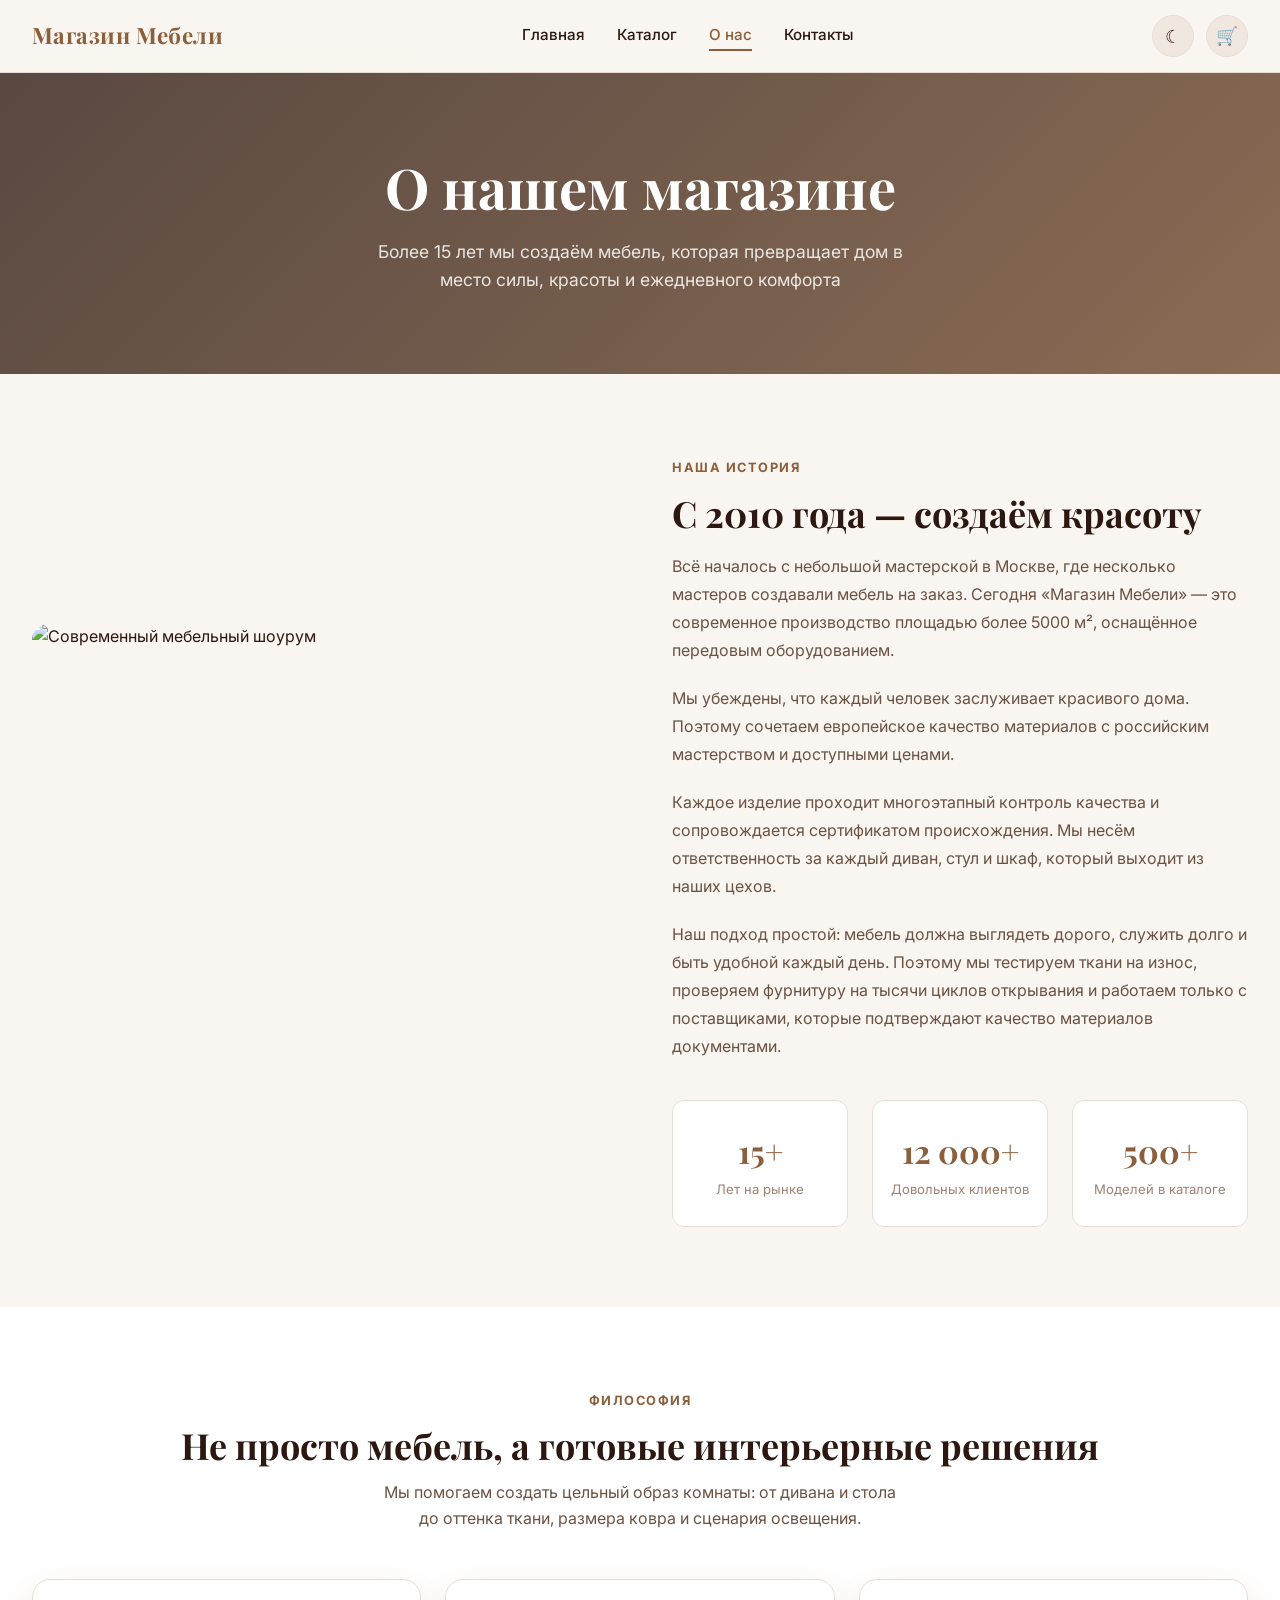
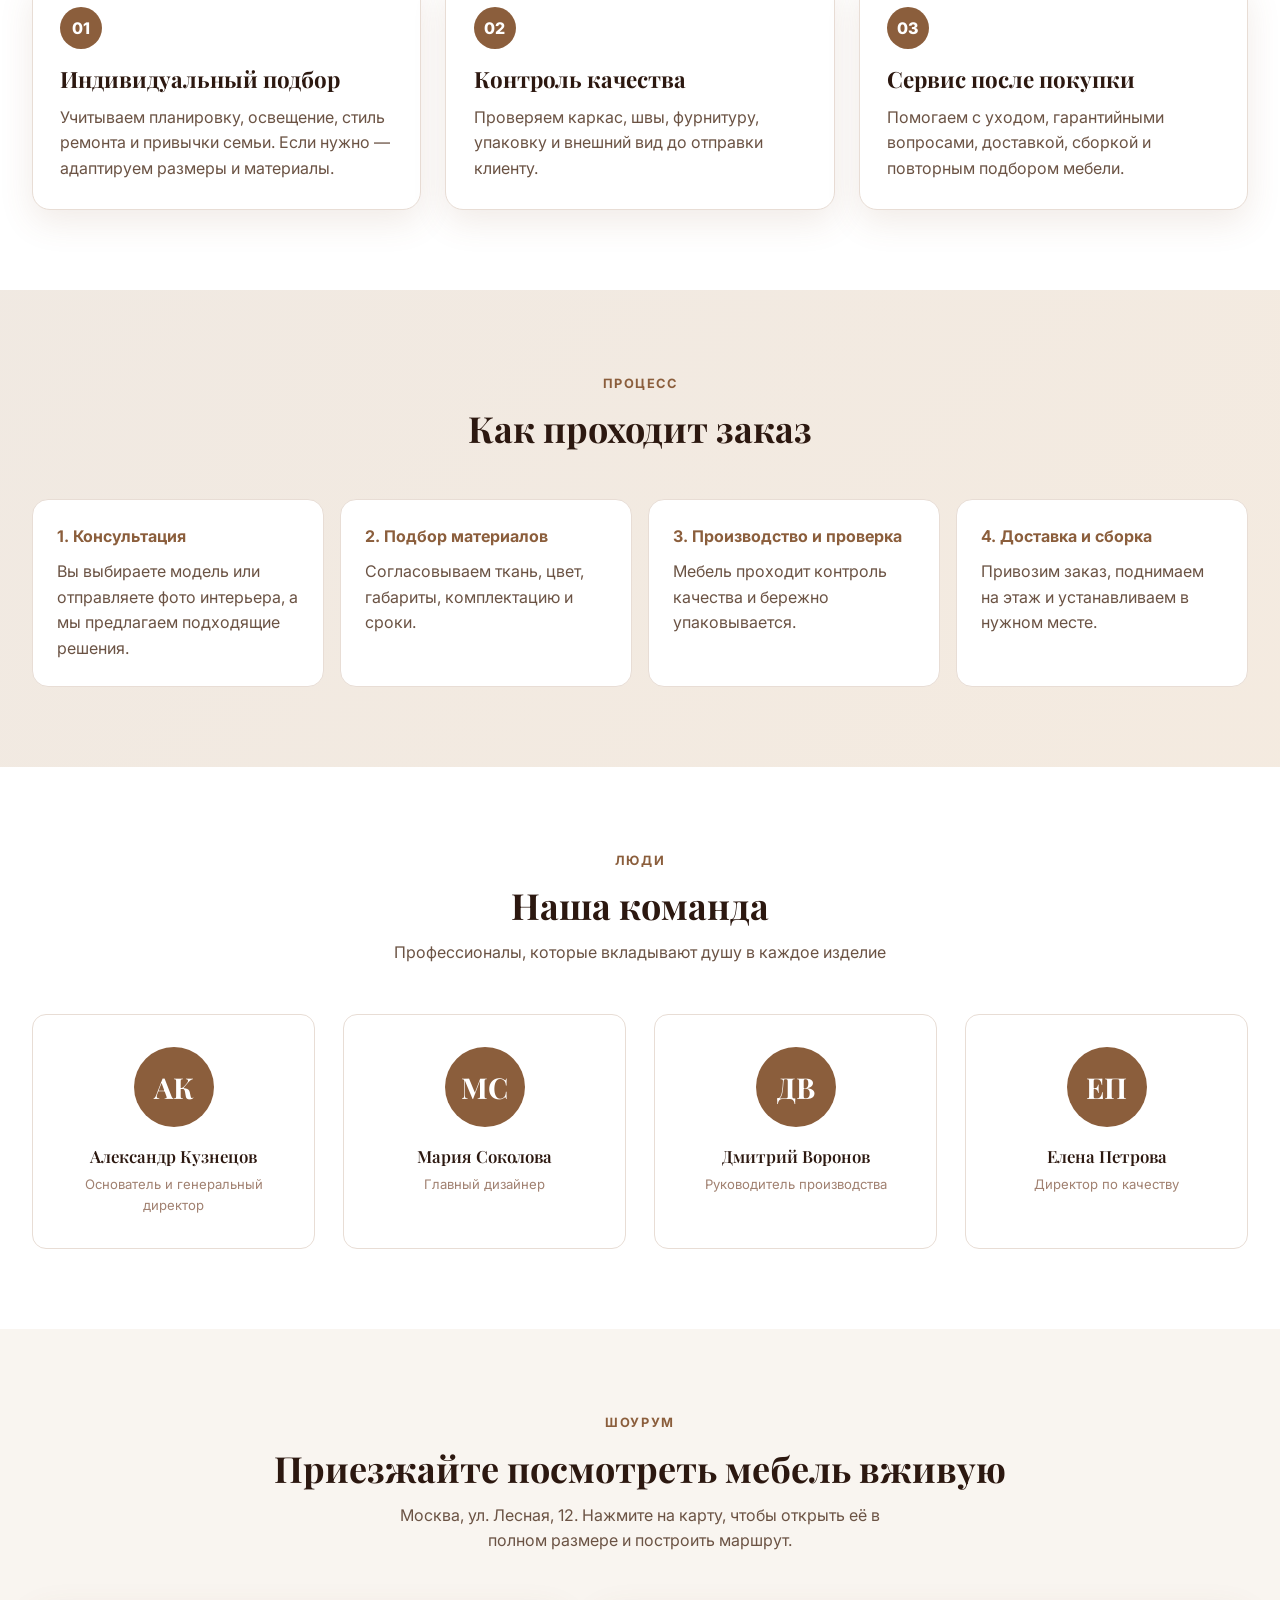
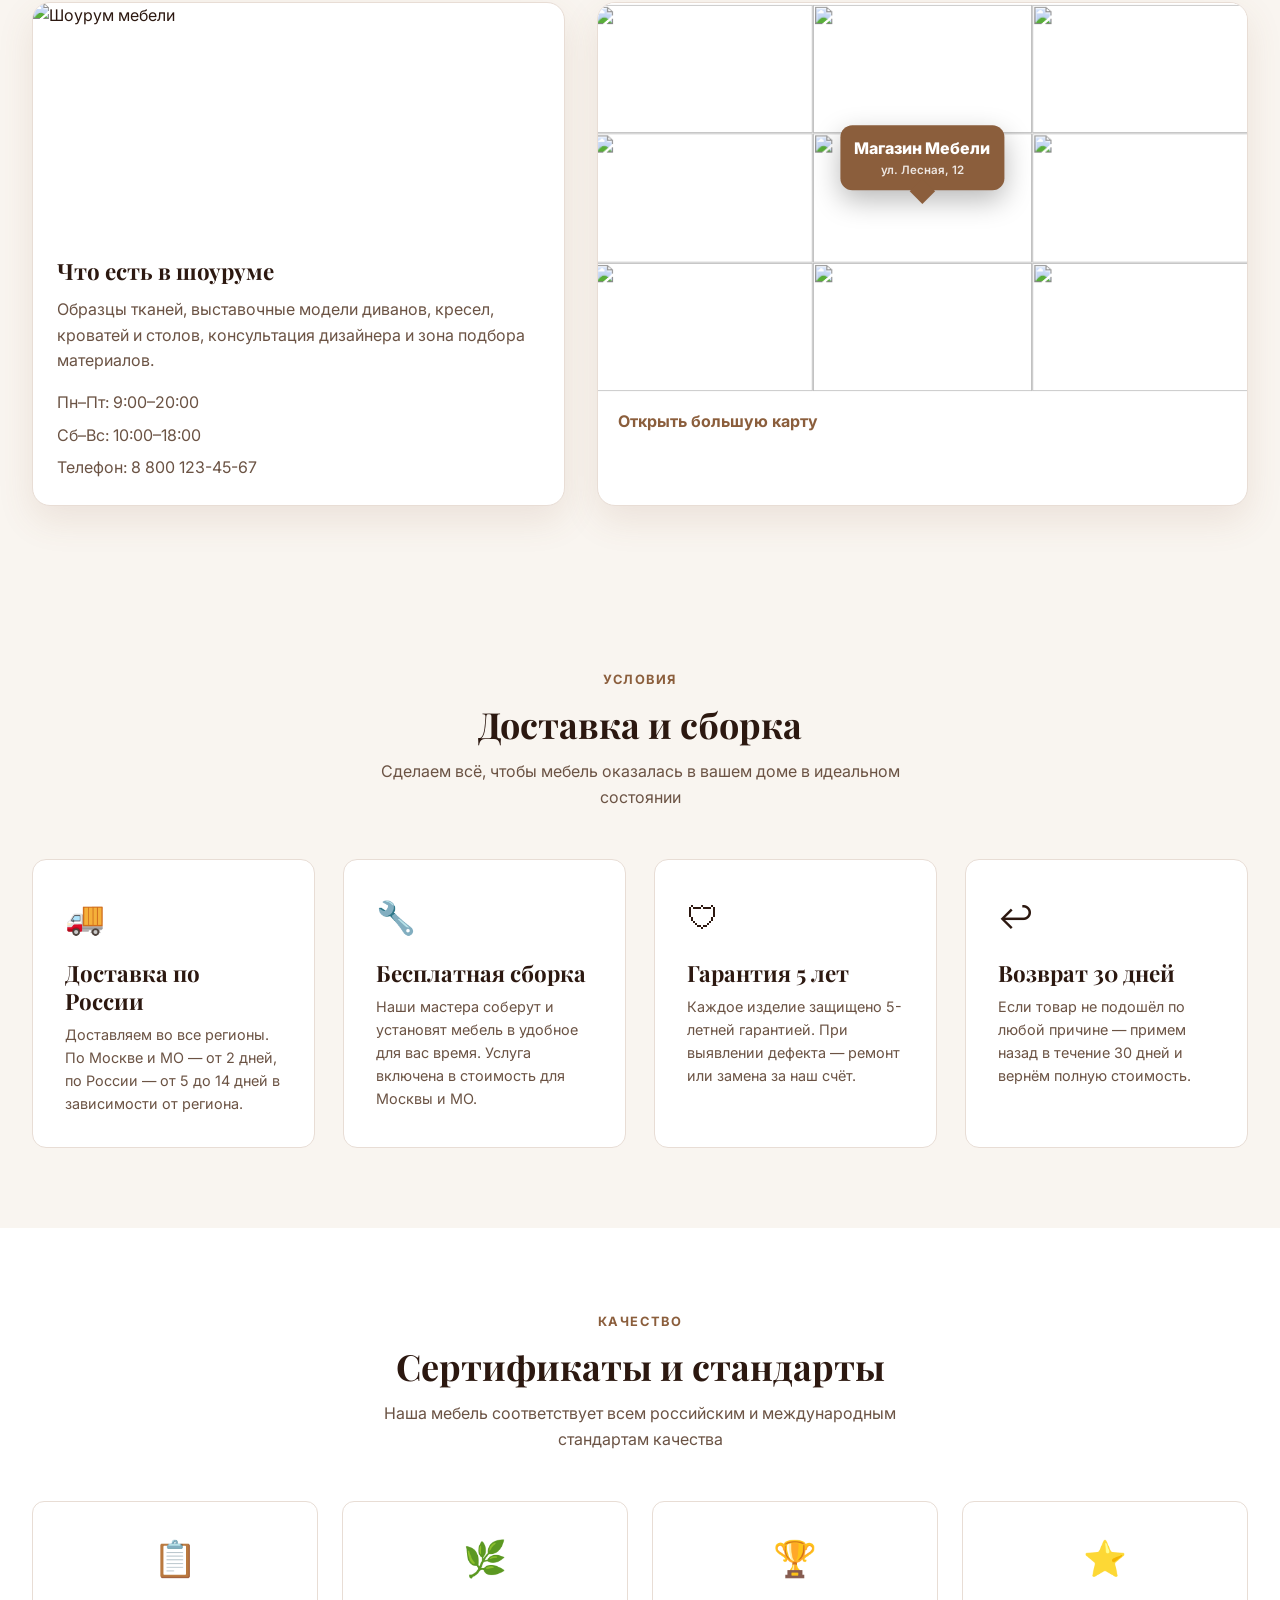
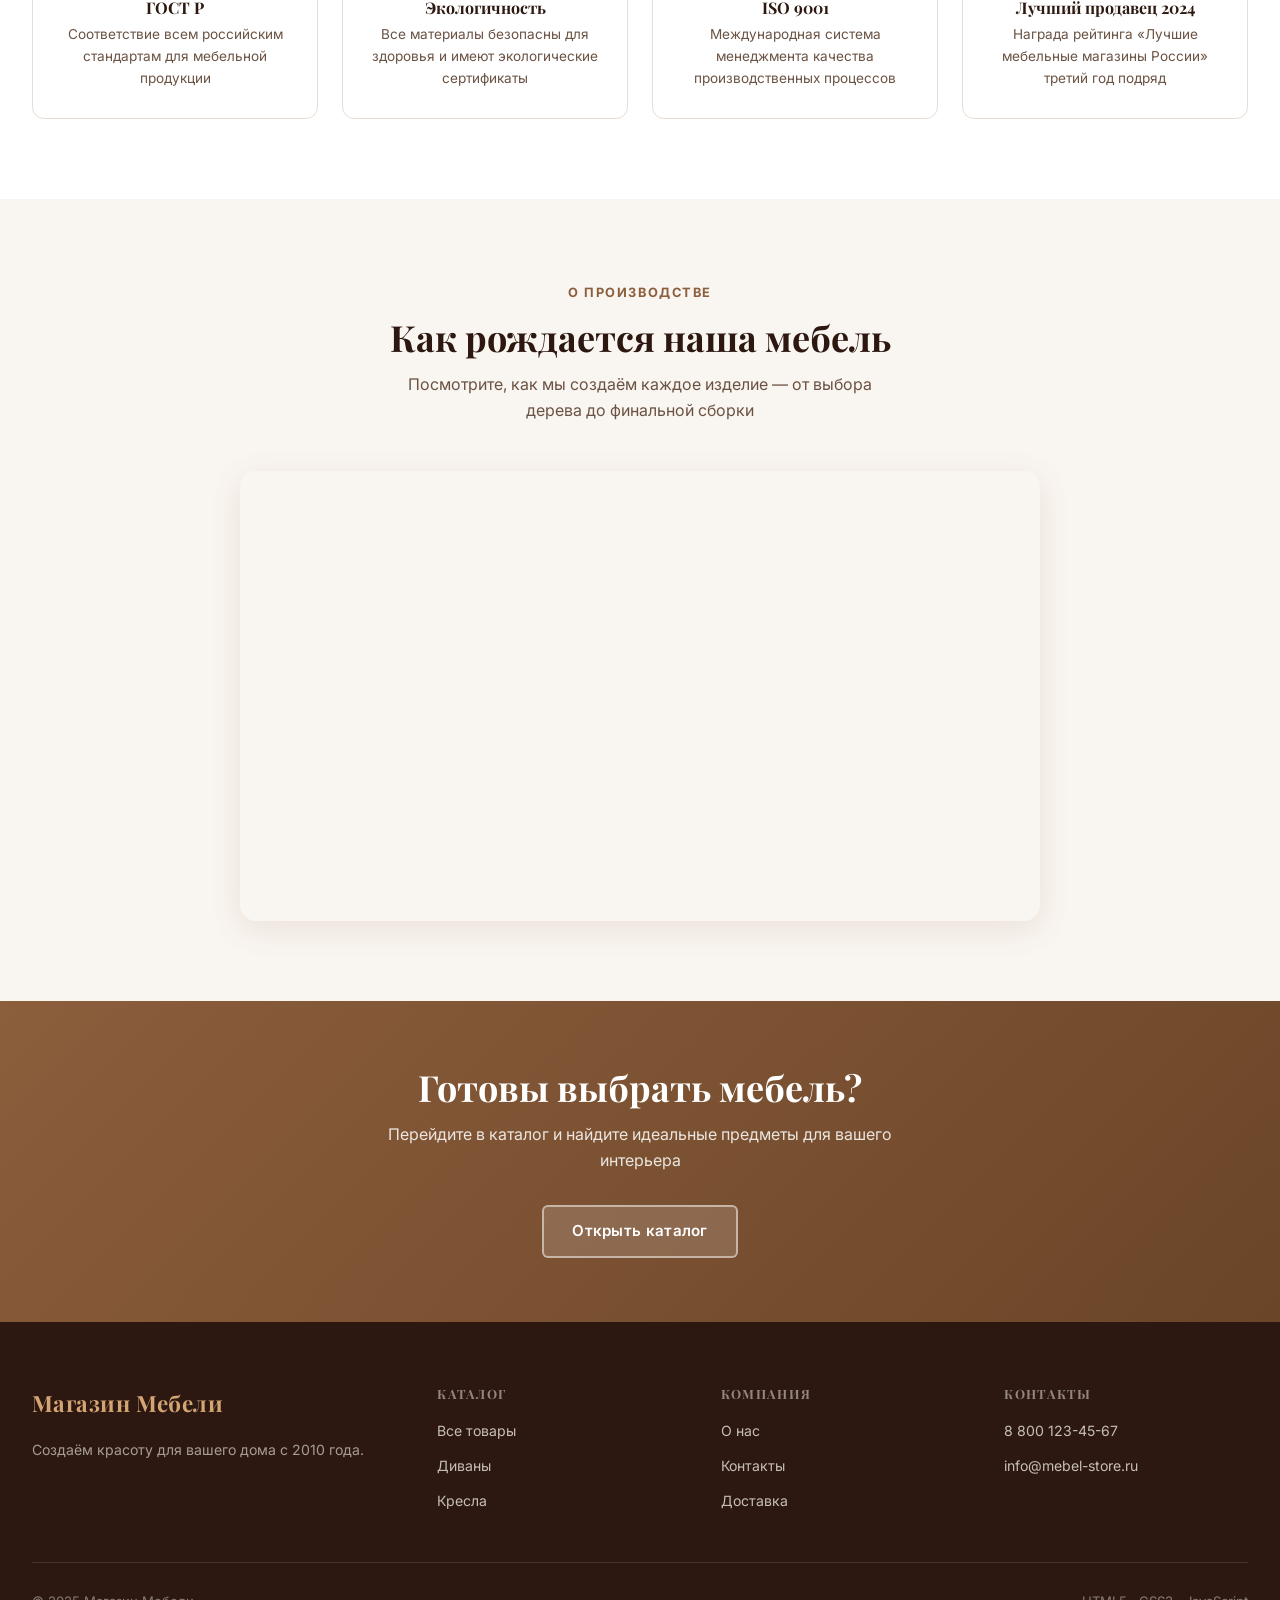
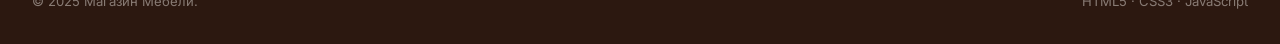
==== about.html @ 133a9248 "Update about.html" ====
<!DOCTYPE html>
<html lang="ru">
<head>
  <meta charset="UTF-8">
  <meta name="viewport" content="width=device-width, initial-scale=1.0">
  <meta name="description" content="О компании Магазин Мебели — история, команда, доставка и гарантия.">
  <title>О нас — Магазин Мебели</title>
  <link rel="stylesheet" href="styles.css">
</head>
<body>

  <!-- ШАПКА -->
  <header>
    <div class="header-inner">
      <a href="index.html" class="logo">Магазин Мебели</a>
      <nav>
        <a href="index.html">Главная</a>
        <a href="catalog.html">Каталог</a>
        <a href="about.html" class="active">О нас</a>
        <a href="contact.html">Контакты</a>
      </nav>
      <div class="header-actions">
        <button class="btn-icon theme-toggle" title="Тёмная тема">☾</button>
        <a href="cart.html" class="btn-icon" style="position:relative;" title="Корзина">
          🛒
          <span class="cart-count"></span>
        </a>
      </div>
      <button class="burger" aria-label="Меню">
        <span></span><span></span><span></span>
      </button>
    </div>
  </header>

  <div class="mobile-menu">
    <a href="index.html">Главная</a>
    <a href="catalog.html">Каталог</a>
    <a href="about.html">О нас</a>
    <a href="contact.html">Контакты</a>
    <a href="cart.html">Корзина</a>
  </div>

  <main>
    <!-- HERO -->
    <div class="about-hero">
      <h1>О нашем магазине</h1>
      <p>Более 15 лет мы создаём мебель, которая превращает дом в место силы, красоты и ежедневного комфорта</p>
    </div>

    <!-- ИСТОРИЯ -->
    <section class="about-section">
      <div class="container">
        <div class="about-layout">
          <div class="about-image">
            <img src="https://images.unsplash.com/photo-1600210491892-03d54c0aaf87?auto=format&fit=crop&w=1100&q=85" alt="Современный мебельный шоурум" loading="lazy">
          </div>
          <div class="about-text">
            <span class="section-label">Наша история</span>
            <h2>С 2010 года — создаём красоту</h2>
            <p>Всё началось с небольшой мастерской в Москве, где несколько мастеров создавали мебель на заказ. Сегодня «Магазин Мебели» — это современное производство площадью более 5000 м², оснащённое передовым оборудованием.</p>
            <p>Мы убеждены, что каждый человек заслуживает красивого дома. Поэтому сочетаем европейское качество материалов с российским мастерством и доступными ценами.</p>
            <p>Каждое изделие проходит многоэтапный контроль качества и сопровождается сертификатом происхождения. Мы несём ответственность за каждый диван, стул и шкаф, который выходит из наших цехов.</p>
            <p>Наш подход простой: мебель должна выглядеть дорого, служить долго и быть удобной каждый день. Поэтому мы тестируем ткани на износ, проверяем фурнитуру на тысячи циклов открывания и работаем только с поставщиками, которые подтверждают качество материалов документами.</p>

            <div class="about-stats">
              <div class="stat-item">
                <span class="stat-number">15+</span>
                <span class="stat-label">Лет на рынке</span>
              </div>
              <div class="stat-item">
                <span class="stat-number">12 000+</span>
                <span class="stat-label">Довольных клиентов</span>
              </div>
              <div class="stat-item">
                <span class="stat-number">500+</span>
                <span class="stat-label">Моделей в каталоге</span>
              </div>
            </div>
          </div>
        </div>
      </div>
    </section>

    <section class="section about-values">
      <div class="container">
        <div class="section-header">
          <span class="section-label">Философия</span>
          <h2>Не просто мебель, а готовые интерьерные решения</h2>
          <p>Мы помогаем создать цельный образ комнаты: от дивана и стола до оттенка ткани, размера ковра и сценария освещения.</p>
        </div>
        <div class="values-grid">
          <div class="value-card">
            <span>01</span>
            <h3>Индивидуальный подбор</h3>
            <p>Учитываем планировку, освещение, стиль ремонта и привычки семьи. Если нужно — адаптируем размеры и материалы.</p>
          </div>
          <div class="value-card">
            <span>02</span>
            <h3>Контроль качества</h3>
            <p>Проверяем каркас, швы, фурнитуру, упаковку и внешний вид до отправки клиенту.</p>
          </div>
          <div class="value-card">
            <span>03</span>
            <h3>Сервис после покупки</h3>
            <p>Помогаем с уходом, гарантийными вопросами, доставкой, сборкой и повторным подбором мебели.</p>
          </div>
        </div>
      </div>
    </section>

    <section class="section process-section">
      <div class="container">
        <div class="section-header">
          <span class="section-label">Процесс</span>
          <h2>Как проходит заказ</h2>
        </div>
        <div class="timeline">
          <div class="timeline-item"><strong>1. Консультация</strong><p>Вы выбираете модель или отправляете фото интерьера, а мы предлагаем подходящие решения.</p></div>
          <div class="timeline-item"><strong>2. Подбор материалов</strong><p>Согласовываем ткань, цвет, габариты, комплектацию и сроки.</p></div>
          <div class="timeline-item"><strong>3. Производство и проверка</strong><p>Мебель проходит контроль качества и бережно упаковывается.</p></div>
          <div class="timeline-item"><strong>4. Доставка и сборка</strong><p>Привозим заказ, поднимаем на этаж и устанавливаем в нужном месте.</p></div>
        </div>
      </div>
    </section>

    <!-- КОМАНДА -->
    <section class="section" style="background:var(--bg-secondary);">
      <div class="container">
        <div class="section-header">
          <span class="section-label">Люди</span>
          <h2>Наша команда</h2>
          <p>Профессионалы, которые вкладывают душу в каждое изделие</p>
        </div>
        <div class="team-grid">
          <div class="team-card">
            <div class="team-avatar">АК</div>
            <div class="team-name">Александр Кузнецов</div>
            <div class="team-role">Основатель и генеральный директор</div>
          </div>
          <div class="team-card">
            <div class="team-avatar">МС</div>
            <div class="team-name">Мария Соколова</div>
            <div class="team-role">Главный дизайнер</div>
          </div>
          <div class="team-card">
            <div class="team-avatar">ДВ</div>
            <div class="team-name">Дмитрий Воронов</div>
            <div class="team-role">Руководитель производства</div>
          </div>
          <div class="team-card">
            <div class="team-avatar">ЕП</div>
            <div class="team-name">Елена Петрова</div>
            <div class="team-role">Директор по качеству</div>
          </div>
        </div>
      </div>
    </section>

    <section class="section showroom-section" id="showroom-map">
      <div class="container">
        <div class="section-header">
          <span class="section-label">Шоурум</span>
          <h2>Приезжайте посмотреть мебель вживую</h2>
          <p>Москва, ул. Лесная, 12. Нажмите на карту, чтобы открыть её в полном размере и построить маршрут.</p>
        </div>
        <div class="showroom-layout">
          <div class="showroom-card">
            <img src="https://images.unsplash.com/photo-1600566753190-17f0baa2a6c3?auto=format&fit=crop&w=900&q=85" alt="Шоурум мебели" loading="lazy">
            <div>
              <h3>Что есть в шоуруме</h3>
              <p>Образцы тканей, выставочные модели диванов, кресел, кроватей и столов, консультация дизайнера и зона подбора материалов.</p>
              <ul>
                <li>Пн–Пт: 9:00–20:00</li>
                <li>Сб–Вс: 10:00–18:00</li>
                <li>Телефон: 8 800 123-45-67</li>
              </ul>
            </div>
          </div>
          <div class="map-card">
            <a class="map-preview" href="https://yandex.ru/maps/?ll=37.589600%2C55.779800&z=16&pt=37.589600,55.779800,pm2rdm" target="_blank" rel="noopener" aria-label="Открыть карту шоурума">
              <span class="map-tile-grid">
                <img src="https://tile.openstreetmap.org/15/19804/10238.png" alt="">
                <img src="https://tile.openstreetmap.org/15/19805/10238.png" alt="">
                <img src="https://tile.openstreetmap.org/15/19806/10238.png" alt="">
                <img src="https://tile.openstreetmap.org/15/19804/10239.png" alt="">
                <img src="https://tile.openstreetmap.org/15/19805/10239.png" alt="">
                <img src="https://tile.openstreetmap.org/15/19806/10239.png" alt="">
                <img src="https://tile.openstreetmap.org/15/19804/10240.png" alt="">
                <img src="https://tile.openstreetmap.org/15/19805/10240.png" alt="">
                <img src="https://tile.openstreetmap.org/15/19806/10240.png" alt="">
              </span>
              <span class="map-marker">Магазин Мебели<br><small>ул. Лесная, 12</small></span>
            </a>
            <a href="https://yandex.ru/maps/?ll=37.589600%2C55.779800&z=16&pt=37.589600,55.779800,pm2rdm" target="_blank" rel="noopener">Открыть большую карту</a>
          </div>
        </div>
      </div>
    </section>

    <!-- ДОСТАВКА -->
    <section class="section">
      <div class="container">
        <div class="section-header">
          <span class="section-label">Условия</span>
          <h2>Доставка и сборка</h2>
          <p>Сделаем всё, чтобы мебель оказалась в вашем доме в идеальном состоянии</p>
        </div>
        <div class="delivery-grid">
          <div class="delivery-card">
            <div class="delivery-icon">🚚</div>
            <h3>Доставка по России</h3>
            <p>Доставляем во все регионы. По Москве и МО — от 2 дней, по России — от 5 до 14 дней в зависимости от региона.</p>
          </div>
          <div class="delivery-card">
            <div class="delivery-icon">🔧</div>
            <h3>Бесплатная сборка</h3>
            <p>Наши мастера соберут и установят мебель в удобное для вас время. Услуга включена в стоимость для Москвы и МО.</p>
          </div>
          <div class="delivery-card">
            <div class="delivery-icon">🛡</div>
            <h3>Гарантия 5 лет</h3>
            <p>Каждое изделие защищено 5-летней гарантией. При выявлении дефекта — ремонт или замена за наш счёт.</p>
          </div>
          <div class="delivery-card">
            <div class="delivery-icon">↩</div>
            <h3>Возврат 30 дней</h3>
            <p>Если товар не подошёл по любой причине — примем назад в течение 30 дней и вернём полную стоимость.</p>
          </div>
        </div>
      </div>
    </section>

    <!-- СЕРТИФИКАТЫ -->
    <section class="section" style="background:var(--bg-secondary);">
      <div class="container">
        <div class="section-header">
          <span class="section-label">Качество</span>
          <h2>Сертификаты и стандарты</h2>
          <p>Наша мебель соответствует всем российским и международным стандартам качества</p>
        </div>
        <div style="display:grid;grid-template-columns:repeat(auto-fit,minmax(220px,1fr));gap:1.5rem;">
          <div style="background:var(--bg-card);border:1px solid var(--border);border-radius:12px;padding:1.75rem;text-align:center;">
            <div style="font-size:2.2rem;margin-bottom:0.75rem;">📋</div>
            <h3 style="font-size:1rem;margin-bottom:0.4rem;">ГОСТ Р</h3>
            <p style="font-size:0.85rem;color:var(--text-secondary);">Соответствие всем российским стандартам для мебельной продукции</p>
          </div>
          <div style="background:var(--bg-card);border:1px solid var(--border);border-radius:12px;padding:1.75rem;text-align:center;">
            <div style="font-size:2.2rem;margin-bottom:0.75rem;">🌿</div>
            <h3 style="font-size:1rem;margin-bottom:0.4rem;">Экологичность</h3>
            <p style="font-size:0.85rem;color:var(--text-secondary);">Все материалы безопасны для здоровья и имеют экологические сертификаты</p>
          </div>
          <div style="background:var(--bg-card);border:1px solid var(--border);border-radius:12px;padding:1.75rem;text-align:center;">
            <div style="font-size:2.2rem;margin-bottom:0.75rem;">🏆</div>
            <h3 style="font-size:1rem;margin-bottom:0.4rem;">ISO 9001</h3>
            <p style="font-size:0.85rem;color:var(--text-secondary);">Международная система менеджмента качества производственных процессов</p>
          </div>
          <div style="background:var(--bg-card);border:1px solid var(--border);border-radius:12px;padding:1.75rem;text-align:center;">
            <div style="font-size:2.2rem;margin-bottom:0.75rem;">⭐</div>
            <h3 style="font-size:1rem;margin-bottom:0.4rem;">Лучший продавец 2024</h3>
            <p style="font-size:0.85rem;color:var(--text-secondary);">Награда рейтинга «Лучшие мебельные магазины России» третий год подряд</p>
          </div>
        </div>
      </div>
    </section>

    
    <!-- ВИДЕО -->
    
    <section class="section" style="background:var(--bg);">
      <div class="container">
        <div class="section-header">
          <span class="section-label">О производстве</span>
          <h2>Как рождается наша мебель</h2>
          <p>Посмотрите, как мы создаём каждое изделие — от выбора дерева до финальной сборки</p>
        </div>
        <div style="max-width:800px;margin:0 auto;border-radius:16px;overflow:hidden;box-shadow:0 8px 32px var(--shadow);">
          <div style="position:relative;padding-bottom:56.25%;height:0;">
            <iframe
              src="https://rutube.ru/video/06a23801e0eb133c85cc338a00bf3e1d/?r=wd"
              title="О нашем производстве — Магазин Мебели"
              allow="accelerometer; autoplay; clipboard-write; encrypted-media; gyroscope; picture-in-picture"
              allowfullscreen
              loading="lazy"
              style="position:absolute;top:0;left:0;width:100%;height:100%;border:none;">
            </iframe>
          </div>
        </div>
      </div>
    </section>
    
    <!-- CTA -->
    <section style="background:linear-gradient(135deg,var(--accent),var(--accent-dark));padding:4rem 2rem;text-align:center;">
      <div style="max-width:520px;margin:0 auto;">
        <h2 style="color:#fff;margin-bottom:0.75rem;">Готовы выбрать мебель?</h2>
        <p style="color:rgba(255,255,255,0.85);margin-bottom:2rem;">Перейдите в каталог и найдите идеальные предметы для вашего интерьера</p>
        <a href="catalog.html" class="btn btn-light">Открыть каталог</a>
      </div>
    </section>
  </main>

  <!-- ПОДВАЛ -->
  <footer>
    <div class="container">
      <div class="footer-grid">
        <div class="footer-brand">
          <span class="logo">Магазин Мебели</span>
          <p>Создаём красоту для вашего дома с 2010 года.</p>
        </div>
        <div class="footer-col">
          <h4>Каталог</h4>
          <ul>
            <li><a href="catalog.html">Все товары</a></li>
            <li><a href="catalog.html">Диваны</a></li>
            <li><a href="catalog.html">Кресла</a></li>
          </ul>
        </div>
        <div class="footer-col">
          <h4>Компания</h4>
          <ul>
            <li><a href="about.html">О нас</a></li>
            <li><a href="contact.html">Контакты</a></li>
            <li><a href="about.html">Доставка</a></li>
          </ul>
        </div>
        <div class="footer-col">
          <h4>Контакты</h4>
          <ul>
            <li><a href="tel:+78001234567">8 800 123-45-67</a></li>
            <li><a href="mailto:info@mebel-store.ru">info@mebel-store.ru</a></li>
          </ul>
        </div>
      </div>
      <div class="footer-bottom">
        <span>© 2025 Магазин Мебели.</span>
        <span>HTML5 · CSS3 · JavaScript</span>
      </div>
    </div>
  </footer>

  <script src="products.js"></script>
  <script src="script.js"></script>
</body>
</html>
---- styles.css ----
/* ========================================
   МАГАЗИН МЕБЕЛИ — Главный файл стилей
   ======================================== */

/* Google Fonts */
@import url('https://fonts.googleapis.com/css2?family=Playfair+Display:wght@400;600;700&family=Inter:wght@300;400;500;600&display=swap');

/* ==========================================
   CSS ПЕРЕМЕННЫЕ (Светлая тема по умолчанию)
   ========================================== */
:root {
  --bg: #f9f5f0;
  --bg-secondary: #ffffff;
  --bg-card: #ffffff;
  --text-primary: #2c1810;
  --text-secondary: #6b5344;
  --text-muted: #a08070;
  --accent: #8b5e3c;
  --accent-dark: #6b4528;
  --accent-light: #d4a574;
  --border: #e8ddd5;
  --shadow: rgba(139, 94, 60, 0.12);
  --shadow-hover: rgba(139, 94, 60, 0.22);
  --header-bg: rgba(249, 245, 240, 0.95);
  --nav-link: #2c1810;
  --footer-bg: #2c1810;
  --footer-text: #f9f5f0;
  --input-bg: #ffffff;
  --tag-bg: #f0e8e0;
  --success: #4a7c59;
  --error: #c0392b;
  --star-color: #d4a574;
  --badge-bg: #8b5e3c;
  --hero-overlay: rgba(44, 24, 16, 0.4);
}

/* Тёмная тема */
body.dark {
  --bg: #1a1208;
  --bg-secondary: #241810;
  --bg-card: #2e1e12;
  --text-primary: #f0e8df;
  --text-secondary: #c4a88e;
  --text-muted: #8a7060;
  --accent: #d4a574;
  --accent-dark: #e8c090;
  --accent-light: #f0d4b0;
  --border: #3e2c1e;
  --shadow: rgba(0, 0, 0, 0.4);
  --shadow-hover: rgba(0, 0, 0, 0.6);
  --header-bg: rgba(26, 18, 8, 0.97);
  --nav-link: #f0e8df;
  --footer-bg: #0e0904;
  --footer-text: #c4a88e;
  --input-bg: #2e1e12;
  --tag-bg: #3e2c1e;
  --success: #5a9c6e;
  --error: #e05555;
  --star-color: #d4a574;
  --badge-bg: #d4a574;
  --hero-overlay: rgba(0, 0, 0, 0.55);
}

/* ==========================================
   СБРОС И БАЗОВЫЕ СТИЛИ
   ========================================== */
*, *::before, *::after {
  box-sizing: border-box;
  margin: 0;
  padding: 0;
}

html {
  scroll-behavior: smooth;
}

body {
  font-family: 'Inter', sans-serif;
  background-color: var(--bg);
  color: var(--text-primary);
  line-height: 1.6;
  transition: background-color 0.3s ease, color 0.3s ease;
}

img {
  max-width: 100%;
  height: auto;
  display: block;
}

a {
  text-decoration: none;
  color: inherit;
}

ul {
  list-style: none;
}

button {
  cursor: pointer;
  border: none;
  background: none;
  font-family: inherit;
}

input, textarea, select {
  font-family: inherit;
}

/* ==========================================
   ТИПОГРАФИКА
   ========================================== */
h1, h2, h3, h4 {
  font-family: 'Playfair Display', serif;
  line-height: 1.25;
}

h1 { font-size: clamp(2rem, 5vw, 3.5rem); }
h2 { font-size: clamp(1.5rem, 3vw, 2.25rem); }
h3 { font-size: clamp(1.1rem, 2vw, 1.4rem); }

/* ==========================================
   ШАПКА (HEADER)
   ========================================== */
header {
  position: fixed;
  top: 0;
  left: 0;
  right: 0;
  z-index: 1000;
  background: var(--header-bg);
  backdrop-filter: blur(12px);
  border-bottom: 1px solid var(--border);
  transition: background 0.3s ease, border-color 0.3s ease;
}

.header-inner {
  max-width: 1280px;
  margin: 0 auto;
  padding: 0 2rem;
  height: 72px;
  display: flex;
  align-items: center;
  justify-content: space-between;
  gap: 2rem;
}

.logo {
  font-family: 'Playfair Display', serif;
  font-size: 1.4rem;
  font-weight: 700;
  color: var(--accent);
  letter-spacing: 0.02em;
  white-space: nowrap;
}

nav {
  display: flex;
  align-items: center;
  gap: 2rem;
}

nav a {
  color: var(--nav-link);
  font-size: 0.95rem;
  font-weight: 500;
  position: relative;
  padding-bottom: 2px;
  transition: color 0.2s;
}

nav a::after {
  content: '';
  position: absolute;
  bottom: -2px;
  left: 0;
  right: 0;
  height: 2px;
  background: var(--accent);
  transform: scaleX(0);
  transition: transform 0.25s ease;
  transform-origin: left;
}

nav a:hover, nav a.active {
  color: var(--accent);
}

nav a:hover::after, nav a.active::after {
  transform: scaleX(1);
}

.header-actions {
  display: flex;
  align-items: center;
  gap: 0.75rem;
}

.btn-icon {
  width: 42px;
  height: 42px;
  border-radius: 50%;
  display: flex;
  align-items: center;
  justify-content: center;
  background: var(--tag-bg);
  color: var(--text-primary);
  border: 1px solid var(--border);
  transition: all 0.2s;
  font-size: 1.1rem;
  position: relative;
}

.btn-icon:hover {
  background: var(--accent);
  color: #fff;
  border-color: var(--accent);
  transform: translateY(-1px);
}

.cart-count {
  position: absolute;
  top: -4px;
  right: -4px;
  background: var(--accent);
  color: #fff;
  border-radius: 50%;
  width: 18px;
  height: 18px;
  font-size: 0.65rem;
  font-weight: 700;
  display: flex;
  align-items: center;
  justify-content: center;
  display: none;
}

.cart-count.visible {
  display: flex;
}

/* Бургер-меню */
.burger {
  display: none;
  flex-direction: column;
  gap: 5px;
  padding: 8px;
  background: none;
  border: none;
}

.burger span {
  display: block;
  width: 24px;
  height: 2px;
  background: var(--text-primary);
  transition: all 0.3s;
  border-radius: 2px;
}

.burger.open span:nth-child(1) {
  transform: translateY(7px) rotate(45deg);
}
.burger.open span:nth-child(2) {
  opacity: 0;
}
.burger.open span:nth-child(3) {
  transform: translateY(-7px) rotate(-45deg);
}

/* Мобильное меню */
.mobile-menu {
  display: none;
  position: fixed;
  top: 72px;
  left: 0;
  right: 0;
  background: var(--bg-secondary);
  border-bottom: 1px solid var(--border);
  z-index: 999;
  padding: 1.5rem 2rem;
  flex-direction: column;
  gap: 1rem;
  transform: translateY(-110%);
  transition: transform 0.3s ease;
}

.mobile-menu.open {
  transform: translateY(0);
}

.mobile-menu a {
  font-size: 1.05rem;
  font-weight: 500;
  color: var(--text-primary);
  padding: 0.5rem 0;
  border-bottom: 1px solid var(--border);
}

/* ==========================================
   ОСНОВНОЙ КОНТЕНТ
   ========================================== */
main {
  padding-top: 72px;
  min-height: calc(100vh - 72px);
}

.container {
  max-width: 1280px;
  margin: 0 auto;
  padding: 0 2rem;
}

/* ==========================================
   КНОПКИ
   ========================================== */
.btn {
  display: inline-flex;
  align-items: center;
  gap: 0.5rem;
  padding: 0.75rem 1.75rem;
  border-radius: 6px;
  font-size: 0.95rem;
  font-weight: 600;
  transition: all 0.25s ease;
  letter-spacing: 0.02em;
  cursor: pointer;
  border: none;
}

.btn-primary {
  background: var(--accent);
  color: #fff;
}

.btn-primary:hover {
  background: var(--accent-dark);
  transform: translateY(-2px);
  box-shadow: 0 6px 20px var(--shadow-hover);
}

.btn-outline {
  background: transparent;
  color: var(--accent);
  border: 2px solid var(--accent);
}

.btn-outline:hover {
  background: var(--accent);
  color: #fff;
  transform: translateY(-2px);
}

.btn-light {
  background: rgba(255,255,255,0.15);
  color: #fff;
  border: 2px solid rgba(255,255,255,0.5);
  backdrop-filter: blur(4px);
}

.btn-light:hover {
  background: rgba(255,255,255,0.25);
  transform: translateY(-2px);
}

.btn-sm {
  padding: 0.5rem 1.1rem;
  font-size: 0.85rem;
}

/* ==========================================
   HERO СЕКЦИЯ (Главная)
   ========================================== */
.hero {
  position: relative;
  height: 88vh;
  min-height: 560px;
  display: flex;
  align-items: center;
  overflow: hidden;
}

.hero-slider {
  position: absolute;
  inset: 0;
}

.hero-slide {
  position: absolute;
  inset: 0;
  background-size: cover;
  background-position: center;
  opacity: 0;
  transform: scale(1.08);
  transition: opacity 1s ease, transform 7s ease;
}

.hero-slide.active {
  opacity: 1;
  transform: scale(1);
}

.hero-overlay {
  position: absolute;
  inset: 0;
  background: var(--hero-overlay);
}

.hero-content {
  position: relative;
  z-index: 2;
  color: #fff;
  max-width: 620px;
  padding: 0 2rem;
  margin-left: calc((100vw - 1280px) / 2);
  animation: fadeInUp 0.8s ease both;
}

@keyframes fadeInUp {
  from { opacity: 0; transform: translateY(30px); }
  to { opacity: 1; transform: translateY(0); }
}

.hero-badge {
  display: inline-block;
  background: rgba(212, 165, 116, 0.3);
  border: 1px solid rgba(212, 165, 116, 0.6);
  color: #f0d4b0;
  padding: 0.35rem 1rem;
  border-radius: 30px;
  font-size: 0.8rem;
  font-weight: 600;
  letter-spacing: 0.08em;
  text-transform: uppercase;
  margin-bottom: 1.25rem;
}

.hero-content h1 {
  color: #fff;
  margin-bottom: 1.25rem;
  text-shadow: 0 2px 12px rgba(0,0,0,0.3);
}

.hero-content p {
  font-size: 1.1rem;
  color: rgba(255,255,255,0.88);
  margin-bottom: 2rem;
  max-width: 500px;
}

.hero-buttons {
  display: flex;
  gap: 1rem;
  flex-wrap: wrap;
}

.hero-stats {
  display: flex;
  flex-wrap: wrap;
  gap: 0.75rem;
  margin-top: 2rem;
}

.hero-stats span {
  background: rgba(255,255,255,0.14);
  border: 1px solid rgba(255,255,255,0.22);
  border-radius: 14px;
  padding: 0.75rem 1rem;
  backdrop-filter: blur(10px);
  color: rgba(255,255,255,0.88);
  font-size: 0.86rem;
}

.hero-stats strong {
  color: #fff;
  display: block;
  font-family: 'Playfair Display', serif;
  font-size: 1.25rem;
}

.hero-controls {
  position: absolute;
  right: 2rem;
  bottom: 2rem;
  z-index: 3;
  display: flex;
  align-items: center;
  gap: 0.8rem;
}

.hero-arrow {
  width: 44px;
  height: 44px;
  border-radius: 50%;
  background: rgba(255,255,255,0.16);
  border: 1px solid rgba(255,255,255,0.3);
  color: #fff;
  font-size: 1.9rem;
  line-height: 1;
  transition: all 0.2s;
  backdrop-filter: blur(10px);
}

.hero-arrow:hover {
  background: var(--accent);
  transform: translateY(-2px);
}

.hero-dots {
  display: flex;
  gap: 0.45rem;
}

.hero-dots button {
  width: 11px;
  height: 11px;
  border-radius: 999px;
  background: rgba(255,255,255,0.4);
  transition: all 0.25s;
}

.hero-dots button.active {
  width: 34px;
  background: #fff;
}

.hero-scroll {
  position: absolute;
  bottom: 2.5rem;
  left: 50%;
  transform: translateX(-50%);
  color: rgba(255,255,255,0.7);
  font-size: 0.8rem;
  letter-spacing: 0.1em;
  text-transform: uppercase;
  display: flex;
  flex-direction: column;
  align-items: center;
  gap: 0.5rem;
  animation: bounce 2s infinite;
  z-index: 2;
}

.hero-scroll::after {
  content: '↓';
  font-size: 1.2rem;
}

@keyframes bounce {
  0%, 100% { transform: translateX(-50%) translateY(0); }
  50% { transform: translateX(-50%) translateY(8px); }
}

/* ==========================================
   СЕКЦИЯ ПРЕИМУЩЕСТВ
   ========================================== */
.features {
  padding: 5rem 0;
  background: var(--bg-secondary);
}

.features-grid {
  display: grid;
  grid-template-columns: repeat(auto-fit, minmax(220px, 1fr));
  gap: 2rem;
}

.feature-card {
  text-align: center;
  padding: 2rem 1.5rem;
  border-radius: 12px;
  background: var(--bg);
  border: 1px solid var(--border);
  transition: transform 0.3s, box-shadow 0.3s;
}

.feature-card:hover {
  transform: translateY(-6px);
  box-shadow: 0 12px 32px var(--shadow);
}

.feature-icon {
  font-size: 2.5rem;
  margin-bottom: 1rem;
}

.feature-card h3 {
  margin-bottom: 0.5rem;
  color: var(--text-primary);
}

.feature-card p {
  color: var(--text-secondary);
  font-size: 0.9rem;
}

/* ==========================================
   СЕКЦИЯ "ИЗБРАННЫЕ ТОВАРЫ" (Главная)
   ========================================== */
.section {
  padding: 5rem 0;
}

.section-header {
  text-align: center;
  margin-bottom: 3rem;
}

.section-label {
  display: inline-block;
  color: var(--accent);
  font-size: 0.8rem;
  font-weight: 700;
  letter-spacing: 0.12em;
  text-transform: uppercase;
  margin-bottom: 0.75rem;
}

.section-header h2 {
  margin-bottom: 0.75rem;
}

.section-header p {
  color: var(--text-secondary);
  max-width: 520px;
  margin: 0 auto;
}

/* ==========================================
   СЕТКА КАТЕГОРИЙ
   ========================================== */
.categories-grid {
  display: grid;
  grid-template-columns: repeat(auto-fit, minmax(200px, 1fr));
  gap: 1.25rem;
}

.category-card {
  border-radius: 12px;
  overflow: hidden;
  position: relative;
  height: 220px;
  cursor: pointer;
  transition: transform 0.3s;
}

.category-card:hover {
  transform: translateY(-4px);
}

.category-card img {
  width: 100%;
  height: 100%;
  object-fit: cover;
  transition: transform 0.5s;
}

.category-card:hover img {
  transform: scale(1.06);
}

.category-overlay {
  position: absolute;
  inset: 0;
  background: linear-gradient(to top, rgba(44,24,16,0.75) 0%, rgba(44,24,16,0.15) 60%);
  display: flex;
  align-items: flex-end;
  padding: 1.25rem;
}

.category-overlay h3 {
  color: #fff;
  font-size: 1.1rem;
}

.category-overlay span {
  color: rgba(255,255,255,0.75);
  font-size: 0.8rem;
}

/* ==========================================
   КАРТОЧКИ ТОВАРОВ
   ========================================== */
.products-grid {
  display: grid;
  grid-template-columns: repeat(auto-fill, minmax(280px, 1fr));
  gap: 1.75rem;
}

.product-card {
  background: var(--bg-card);
  border: 1px solid var(--border);
  border-radius: 14px;
  overflow: hidden;
  transition: transform 0.3s, box-shadow 0.3s;
  position: relative;
}

.product-card:hover {
  transform: translateY(-6px);
  box-shadow: 0 16px 40px var(--shadow);
}

.product-image {
  position: relative;
  height: 220px;
  overflow: hidden;
  display: block;
}

.product-image img {
  width: 100%;
  height: 100%;
  object-fit: cover;
  transition: transform 0.5s;
}

.product-card:hover .product-image img {
  transform: scale(1.06);
}

.product-badge {
  position: absolute;
  top: 0.75rem;
  left: 0.75rem;
  background: var(--accent);
  color: #fff;
  font-size: 0.72rem;
  font-weight: 700;
  padding: 0.25rem 0.7rem;
  border-radius: 20px;
  letter-spacing: 0.04em;
}

.product-badge.new {
  background: var(--success);
}

.product-badge.sale {
  background: #c0392b;
}

.product-info {
  padding: 1.25rem;
}

.product-category {
  font-size: 0.75rem;
  color: var(--text-muted);
  text-transform: uppercase;
  letter-spacing: 0.08em;
  font-weight: 600;
  margin-bottom: 0.4rem;
}

.product-name {
  font-family: 'Playfair Display', serif;
  font-size: 1.05rem;
  font-weight: 600;
  color: var(--text-primary);
  margin-bottom: 0.5rem;
  line-height: 1.3;
}

.product-rating {
  display: flex;
  align-items: center;
  gap: 0.4rem;
  margin-bottom: 0.75rem;
}

.stars {
  color: var(--star-color);
  font-size: 0.85rem;
  letter-spacing: 1px;
}

.rating-count {
  font-size: 0.78rem;
  color: var(--text-muted);
}

.product-footer {
  display: flex;
  align-items: center;
  justify-content: space-between;
  gap: 0.75rem;
}

.product-price {
  font-family: 'Playfair Display', serif;
  font-size: 1.2rem;
  font-weight: 700;
  color: var(--accent);
}

.add-to-cart {
  padding: 0.5rem 1rem;
  background: var(--accent);
  color: #fff;
  border: none;
  border-radius: 6px;
  font-size: 0.82rem;
  font-weight: 600;
  cursor: pointer;
  transition: all 0.25s;
  white-space: nowrap;
}

.add-to-cart:hover {
  background: var(--accent-dark);
  transform: translateY(-1px);
}

.add-to-cart.added {
  background: var(--success);
}

.showcase-section {
  padding: 5rem 0;
  background:
    radial-gradient(circle at 10% 20%, rgba(212,165,116,0.18), transparent 35%),
    var(--bg);
}

.showcase-card {
  display: grid;
  grid-template-columns: 1.05fr 0.95fr;
  gap: 2rem;
  align-items: center;
  background: var(--bg-card);
  border: 1px solid var(--border);
  border-radius: 24px;
  padding: 2rem;
  box-shadow: 0 24px 70px var(--shadow);
}

.showcase-card h2 {
  margin: 0.7rem 0 1rem;
}

.showcase-card p {
  color: var(--text-secondary);
  max-width: 560px;
}

.showcase-card img {
  width: 100%;
  height: 360px;
  object-fit: cover;
  border-radius: 18px;
}

.showcase-list {
  display: flex;
  flex-wrap: wrap;
  gap: 0.75rem;
  margin-top: 1.5rem;
}

.showcase-list span {
  background: var(--tag-bg);
  color: var(--accent);
  border: 1px solid var(--border);
  border-radius: 999px;
  padding: 0.55rem 0.9rem;
  font-size: 0.84rem;
  font-weight: 700;
}

/* ==========================================
   СТРАНИЦА КАТАЛОГА
   ========================================== */
.catalog-hero {
  background:
    linear-gradient(135deg, rgba(44,24,16,0.76), rgba(107,69,40,0.78)),
    url('https://images.unsplash.com/photo-1600210492486-724fe5c67fb0?auto=format&fit=crop&w=1600&q=85') center/cover;
  padding: 4rem 2rem;
  text-align: center;
  color: #fff;
}

.catalog-hero h1 {
  color: #fff;
  margin-bottom: 0.75rem;
}

.catalog-hero p {
  color: rgba(255,255,255,0.85);
  font-size: 1.05rem;
}

.catalog-layout {
  display: grid;
  grid-template-columns: 280px 1fr;
  gap: 2.5rem;
  padding: 3rem 0;
}

/* Боковая панель фильтров */
.filters-sidebar {
  position: sticky;
  top: 90px;
  height: fit-content;
  background: var(--bg-card);
  border: 1px solid var(--border);
  border-radius: 14px;
  padding: 1.75rem;
}

.filters-title {
  font-family: 'Playfair Display', serif;
  font-size: 1.2rem;
  font-weight: 700;
  margin-bottom: 1.5rem;
  color: var(--text-primary);
  display: flex;
  justify-content: space-between;
  align-items: center;
}

.filter-reset {
  font-size: 0.8rem;
  font-family: 'Inter', sans-serif;
  font-weight: 500;
  color: var(--accent);
  cursor: pointer;
  background: none;
  border: none;
}

.filter-section {
  margin-bottom: 1.75rem;
  padding-bottom: 1.75rem;
  border-bottom: 1px solid var(--border);
}

.filter-section:last-child {
  border-bottom: none;
  margin-bottom: 0;
  padding-bottom: 0;
}

.filter-section h4 {
  font-size: 0.85rem;
  font-weight: 700;
  text-transform: uppercase;
  letter-spacing: 0.08em;
  color: var(--text-secondary);
  margin-bottom: 1rem;
}

/* Поиск */
.search-input {
  width: 100%;
  padding: 0.65rem 1rem;
  border: 1.5px solid var(--border);
  border-radius: 8px;
  background: var(--input-bg);
  color: var(--text-primary);
  font-size: 0.9rem;
  transition: border-color 0.2s;
  outline: none;
}

.search-input:focus {
  border-color: var(--accent);
}

/* Категории */
.category-list {
  display: flex;
  flex-direction: column;
  gap: 0.4rem;
}

.category-btn {
  display: flex;
  align-items: center;
  justify-content: space-between;
  padding: 0.6rem 0.85rem;
  border-radius: 8px;
  font-size: 0.9rem;
  color: var(--text-secondary);
  cursor: pointer;
  background: none;
  border: none;
  text-align: left;
  transition: all 0.2s;
  width: 100%;
}

.category-btn:hover {
  background: var(--tag-bg);
  color: var(--text-primary);
}

.category-btn.active {
  background: var(--accent);
  color: #fff;
  font-weight: 600;
}

.category-count {
  font-size: 0.75rem;
  background: var(--tag-bg);
  color: var(--text-muted);
  padding: 0.1rem 0.5rem;
  border-radius: 20px;
}

.category-btn.active .category-count {
  background: rgba(255,255,255,0.25);
  color: #fff;
}

/* Ценовой диапазон */
.price-inputs {
  display: grid;
  grid-template-columns: 1fr 1fr;
  gap: 0.75rem;
}

.price-input {
  width: 100%;
  padding: 0.6rem 0.85rem;
  border: 1.5px solid var(--border);
  border-radius: 8px;
  background: var(--input-bg);
  color: var(--text-primary);
  font-size: 0.88rem;
  outline: none;
  transition: border-color 0.2s;
}

.price-input:focus {
  border-color: var(--accent);
}

.price-range {
  width: 100%;
  accent-color: var(--accent);
  margin-top: 1rem;
}

.apply-price {
  width: 100%;
  margin-top: 0.75rem;
  padding: 0.6rem;
  background: var(--accent);
  color: #fff;
  border: none;
  border-radius: 8px;
  font-size: 0.88rem;
  font-weight: 600;
  cursor: pointer;
  transition: background 0.2s;
}

.apply-price:hover {
  background: var(--accent-dark);
}

/* Верхняя панель каталога */
.catalog-topbar {
  display: flex;
  align-items: center;
  justify-content: space-between;
  margin-bottom: 1.75rem;
  flex-wrap: wrap;
  gap: 1rem;
}

.catalog-count {
  color: var(--text-secondary);
  font-size: 0.9rem;
}

.catalog-sort {
  padding: 0.55rem 1rem;
  border: 1.5px solid var(--border);
  border-radius: 8px;
  background: var(--input-bg);
  color: var(--text-primary);
  font-size: 0.88rem;
  cursor: pointer;
  outline: none;
  transition: border-color 0.2s;
}

.catalog-sort:focus {
  border-color: var(--accent);
}

.no-results {
  text-align: center;
  padding: 4rem 2rem;
  color: var(--text-secondary);
  grid-column: 1 / -1;
}

.no-results h3 {
  margin-bottom: 0.75rem;
}

/* ==========================================
   СТРАНИЦА ТОВАРА (product.html)
   ========================================== */
.product-page {
  padding: 4rem 0;
}

.breadcrumbs {
  display: flex;
  align-items: center;
  gap: 0.5rem;
  margin-bottom: 2.5rem;
  font-size: 0.85rem;
  color: var(--text-muted);
  flex-wrap: wrap;
}

.breadcrumbs a {
  color: var(--text-muted);
  transition: color 0.2s;
}

.breadcrumbs a:hover {
  color: var(--accent);
}

.breadcrumbs span {
  color: var(--text-primary);
}

.product-detail-layout {
  display: grid;
  grid-template-columns: 1fr 1fr;
  gap: 4rem;
  align-items: start;
  margin-bottom: 5rem;
}

.product-gallery {
  position: relative;
}

.main-image {
  border-radius: 16px;
  overflow: hidden;
  aspect-ratio: 4/3;
  background: var(--bg-secondary);
  margin-bottom: 1rem;
}

.main-image img {
  width: 100%;
  height: 100%;
  object-fit: cover;
  transition: transform 0.5s;
}

.main-image:hover img {
  transform: scale(1.04);
}

.product-detail-info h1 {
  margin-bottom: 0.75rem;
  font-size: clamp(1.5rem, 3vw, 2rem);
}

.product-detail-meta {
  display: flex;
  align-items: center;
  gap: 1.5rem;
  margin-bottom: 1.5rem;
  flex-wrap: wrap;
}

.product-detail-price {
  font-family: 'Playfair Display', serif;
  font-size: 2rem;
  font-weight: 700;
  color: var(--accent);
}

.in-stock {
  display: flex;
  align-items: center;
  gap: 0.4rem;
  font-size: 0.85rem;
  font-weight: 500;
}

.in-stock.yes { color: var(--success); }
.in-stock.no { color: var(--error); }

.product-detail-desc {
  color: var(--text-secondary);
  margin-bottom: 2rem;
  line-height: 1.75;
}

.specs-table {
  background: var(--bg-secondary);
  border: 1px solid var(--border);
  border-radius: 10px;
  overflow: hidden;
  margin-bottom: 2rem;
}

.spec-row {
  display: flex;
  align-items: center;
  padding: 0.75rem 1.25rem;
  gap: 1rem;
  border-bottom: 1px solid var(--border);
}

.spec-row:last-child {
  border-bottom: none;
}

.spec-label {
  font-size: 0.85rem;
  color: var(--text-muted);
  width: 140px;
  flex-shrink: 0;
}

.spec-value {
  font-size: 0.9rem;
  font-weight: 500;
  color: var(--text-primary);
}

.quantity-selector {
  display: flex;
  align-items: center;
  gap: 0;
  border: 1.5px solid var(--border);
  border-radius: 8px;
  overflow: hidden;
  width: fit-content;
  margin-bottom: 1.5rem;
}

.qty-btn {
  width: 40px;
  height: 40px;
  background: var(--tag-bg);
  border: none;
  font-size: 1.2rem;
  color: var(--text-primary);
  cursor: pointer;
  transition: background 0.2s;
  display: flex;
  align-items: center;
  justify-content: center;
}

.qty-btn:hover {
  background: var(--accent);
  color: #fff;
}

.qty-input {
  width: 52px;
  text-align: center;
  border: none;
  border-left: 1.5px solid var(--border);
  border-right: 1.5px solid var(--border);
  background: var(--input-bg);
  color: var(--text-primary);
  font-size: 1rem;
  font-weight: 600;
  padding: 0.5rem;
  outline: none;
}

.product-cta {
  display: flex;
  gap: 1rem;
  flex-wrap: wrap;
}

/* Похожие товары */
.similar-section {
  padding: 4rem 0;
  border-top: 1px solid var(--border);
}

/* ==========================================
   СТРАНИЦА О НАС
   ========================================== */
.about-hero {
  background:
    linear-gradient(135deg, rgba(44,24,16,0.78), rgba(107,69,40,0.78)),
    url('https://images.unsplash.com/photo-1600210491892-03d54c0aaf87?auto=format&fit=crop&w=1600&q=85') center/cover;
  padding: 5rem 2rem;
  text-align: center;
  color: #fff;
}

.about-hero h1 {
  color: #fff;
  margin-bottom: 1rem;
}

.about-hero p {
  color: rgba(255,255,255,0.85);
  font-size: 1.1rem;
  max-width: 560px;
  margin: 0 auto;
}

.about-section {
  padding: 5rem 0;
}

.about-layout {
  display: grid;
  grid-template-columns: 1fr 1fr;
  gap: 4rem;
  align-items: center;
}

.about-image {
  border-radius: 16px;
  overflow: hidden;
  aspect-ratio: 4/3;
}

.about-image img {
  width: 100%;
  height: 100%;
  object-fit: cover;
}

.about-text h2 {
  margin-bottom: 1rem;
}

.about-text p {
  color: var(--text-secondary);
  margin-bottom: 1.25rem;
  line-height: 1.75;
}

.about-stats {
  display: grid;
  grid-template-columns: repeat(3, 1fr);
  gap: 1.5rem;
  margin-top: 2.5rem;
}

.stat-item {
  text-align: center;
  padding: 1.5rem 1rem;
  background: var(--bg-secondary);
  border-radius: 12px;
  border: 1px solid var(--border);
}

.stat-number {
  font-family: 'Playfair Display', serif;
  font-size: 2rem;
  font-weight: 700;
  color: var(--accent);
  display: block;
}

.stat-label {
  font-size: 0.82rem;
  color: var(--text-muted);
  margin-top: 0.25rem;
}

.about-values {
  background: var(--bg-secondary);
}

.values-grid {
  display: grid;
  grid-template-columns: repeat(auto-fit, minmax(240px, 1fr));
  gap: 1.5rem;
}

.value-card {
  background: var(--bg-card);
  border: 1px solid var(--border);
  border-radius: 18px;
  padding: 1.7rem;
  box-shadow: 0 12px 34px var(--shadow);
}

.value-card span {
  display: inline-flex;
  width: 42px;
  height: 42px;
  border-radius: 50%;
  align-items: center;
  justify-content: center;
  background: var(--accent);
  color: #fff;
  font-weight: 800;
  margin-bottom: 1rem;
}

.value-card h3 {
  margin-bottom: 0.7rem;
}

.value-card p,
.timeline-item p,
.showroom-card p,
.showroom-card li {
  color: var(--text-secondary);
}

.process-section {
  background: linear-gradient(135deg, rgba(139,94,60,0.08), rgba(212,165,116,0.13));
}

.timeline {
  display: grid;
  grid-template-columns: repeat(auto-fit, minmax(220px, 1fr));
  gap: 1rem;
  counter-reset: step;
}

.timeline-item {
  position: relative;
  background: var(--bg-card);
  border: 1px solid var(--border);
  border-radius: 16px;
  padding: 1.5rem;
}

.timeline-item strong {
  display: block;
  color: var(--accent);
  margin-bottom: 0.6rem;
}

.showroom-layout {
  display: grid;
  grid-template-columns: 0.9fr 1.1fr;
  gap: 2rem;
  align-items: stretch;
}

.showroom-card,
.map-card {
  background: var(--bg-card);
  border: 1px solid var(--border);
  border-radius: 18px;
  overflow: hidden;
  box-shadow: 0 14px 36px var(--shadow);
}

.showroom-card img {
  width: 100%;
  height: 230px;
  object-fit: cover;
}

.showroom-card div {
  padding: 1.5rem;
}

.showroom-card h3 {
  margin-bottom: 0.75rem;
}

.showroom-card ul {
  margin-top: 1rem;
  display: grid;
  gap: 0.45rem;
}

.map-preview {
  position: relative;
  width: 100%;
  height: 390px;
  display: block;
  overflow: hidden;
  background: var(--tag-bg);
}

.map-tile-grid {
  display: grid;
  grid-template-columns: repeat(3, 1fr);
  grid-template-rows: repeat(3, 1fr);
  width: 100%;
  height: 100%;
  transform: scale(1.08);
}

.map-tile-grid img {
  width: 100%;
  height: 100%;
  object-fit: cover;
}

.map-marker {
  position: absolute;
  left: 50%;
  top: 48%;
  transform: translate(-50%, -100%);
  background: var(--accent);
  color: #fff;
  border-radius: 12px;
  padding: 0.65rem 0.85rem;
  text-align: center;
  font-weight: 800;
  box-shadow: 0 10px 28px rgba(0,0,0,0.28);
  white-space: nowrap;
}

.map-marker::after {
  content: '';
  position: absolute;
  left: 50%;
  bottom: -10px;
  width: 18px;
  height: 18px;
  background: var(--accent);
  transform: translateX(-50%) rotate(45deg);
}

.map-marker small {
  display: block;
  font-size: 0.72rem;
  font-weight: 600;
  opacity: 0.85;
}

.map-card a {
  display: block;
  padding: 1rem 1.25rem;
  color: var(--accent);
  font-weight: 700;
  background: var(--bg-secondary);
}

.team-grid {
  display: grid;
  grid-template-columns: repeat(auto-fit, minmax(220px, 1fr));
  gap: 1.75rem;
}

.team-card {
  text-align: center;
  background: var(--bg-card);
  border: 1px solid var(--border);
  border-radius: 14px;
  padding: 2rem 1.5rem;
  transition: transform 0.3s, box-shadow 0.3s;
}

.team-card:hover {
  transform: translateY(-5px);
  box-shadow: 0 12px 30px var(--shadow);
}

.team-avatar {
  width: 80px;
  height: 80px;
  border-radius: 50%;
  background: var(--accent);
  margin: 0 auto 1rem;
  display: flex;
  align-items: center;
  justify-content: center;
  font-family: 'Playfair Display', serif;
  font-size: 1.8rem;
  font-weight: 700;
  color: #fff;
}

.team-name {
  font-family: 'Playfair Display', serif;
  font-size: 1.05rem;
  font-weight: 600;
  margin-bottom: 0.3rem;
}

.team-role {
  font-size: 0.82rem;
  color: var(--text-muted);
}

/* Доставка */
.delivery-grid {
  display: grid;
  grid-template-columns: repeat(auto-fit, minmax(240px, 1fr));
  gap: 1.75rem;
}

.delivery-card {
  background: var(--bg-card);
  border: 1px solid var(--border);
  border-radius: 14px;
  padding: 2rem;
  transition: transform 0.3s;
}

.delivery-card:hover {
  transform: translateY(-4px);
}

.delivery-icon {
  font-size: 2rem;
  margin-bottom: 1rem;
}

.delivery-card h3 {
  margin-bottom: 0.5rem;
}

.delivery-card p {
  color: var(--text-secondary);
  font-size: 0.9rem;
}

/* ==========================================
   СТРАНИЦА КОНТАКТОВ
   ========================================== */
.contact-hero {
  background: linear-gradient(135deg, var(--accent) 0%, var(--accent-dark) 100%);
  padding: 4rem 2rem;
  text-align: center;
  color: #fff;
}

.contact-hero h1 {
  color: #fff;
  margin-bottom: 0.75rem;
}

.contact-layout {
  display: grid;
  grid-template-columns: 1fr 1.4fr;
  gap: 3rem;
  padding: 4rem 0;
  align-items: start;
}

.contact-info h2 {
  margin-bottom: 1.5rem;
}

.contact-item {
  display: flex;
  align-items: flex-start;
  gap: 1rem;
  margin-bottom: 1.75rem;
}

.contact-item-icon {
  width: 46px;
  height: 46px;
  border-radius: 50%;
  background: var(--tag-bg);
  display: flex;
  align-items: center;
  justify-content: center;
  font-size: 1.2rem;
  flex-shrink: 0;
  color: var(--accent);
}

.contact-item h4 {
  font-size: 0.85rem;
  color: var(--text-muted);
  font-weight: 500;
  text-transform: uppercase;
  letter-spacing: 0.06em;
  margin-bottom: 0.25rem;
}

.contact-item p {
  color: var(--text-primary);
  font-weight: 500;
}

.contact-form-card {
  background: var(--bg-card);
  border: 1px solid var(--border);
  border-radius: 16px;
  padding: 2.5rem;
}

.contact-form-card h2 {
  margin-bottom: 1.75rem;
}

.form-group {
  margin-bottom: 1.25rem;
}

.form-label {
  display: block;
  font-size: 0.85rem;
  font-weight: 600;
  color: var(--text-secondary);
  margin-bottom: 0.5rem;
}

.form-input {
  width: 100%;
  padding: 0.75rem 1rem;
  border: 1.5px solid var(--border);
  border-radius: 8px;
  background: var(--input-bg);
  color: var(--text-primary);
  font-size: 0.9rem;
  outline: none;
  transition: border-color 0.2s;
}

.form-input:focus {
  border-color: var(--accent);
  box-shadow: 0 0 0 3px rgba(139, 94, 60, 0.12);
}

.form-input.error {
  border-color: var(--error);
}

.form-textarea {
  resize: vertical;
  min-height: 130px;
}

.form-error {
  color: var(--error);
  font-size: 0.78rem;
  margin-top: 0.35rem;
  display: none;
}

.form-error.show {
  display: block;
}

.form-success {
  background: rgba(74, 124, 89, 0.12);
  border: 1px solid rgba(74, 124, 89, 0.3);
  color: var(--success);
  border-radius: 8px;
  padding: 1rem 1.25rem;
  margin-top: 1rem;
  font-size: 0.9rem;
  display: none;
}

.form-success.show {
  display: block;
}

/* ==========================================
   СТРАНИЦА КОРЗИНЫ
   ========================================== */
.cart-hero {
  background:
    linear-gradient(135deg, rgba(44,24,16,0.76), rgba(107,69,40,0.78)),
    url('https://images.unsplash.com/photo-1555041469-a586c61ea9bc?auto=format&fit=crop&w=1600&q=85') center/cover;
  padding: 4rem 2rem;
  text-align: center;
  color: #fff;
}

.cart-hero h1 {
  color: #fff;
  margin-bottom: 0.5rem;
}

.cart-layout {
  display: grid;
  grid-template-columns: 1fr 360px;
  gap: 2.5rem;
  padding: 3rem 0;
  align-items: start;
}

.cart-items {
  display: flex;
  flex-direction: column;
  gap: 1.25rem;
}

.cart-item {
  display: grid;
  grid-template-columns: 100px 1fr auto;
  gap: 1.25rem;
  align-items: center;
  background: var(--bg-card);
  border: 1px solid var(--border);
  border-radius: 12px;
  padding: 1.25rem;
  transition: box-shadow 0.2s;
}

.cart-item:hover {
  box-shadow: 0 6px 20px var(--shadow);
}

.cart-item-img {
  width: 100px;
  height: 80px;
  border-radius: 8px;
  overflow: hidden;
  flex-shrink: 0;
}

.cart-item-img img {
  width: 100%;
  height: 100%;
  object-fit: cover;
}

.cart-item-name {
  font-family: 'Playfair Display', serif;
  font-size: 1rem;
  font-weight: 600;
  margin-bottom: 0.3rem;
}

.cart-item-cat {
  font-size: 0.78rem;
  color: var(--text-muted);
  margin-bottom: 0.75rem;
}

.cart-item-qty {
  display: flex;
  align-items: center;
  gap: 0;
  border: 1.5px solid var(--border);
  border-radius: 6px;
  overflow: hidden;
  width: fit-content;
}

.cart-qty-btn {
  width: 32px;
  height: 32px;
  background: var(--tag-bg);
  border: none;
  font-size: 1rem;
  cursor: pointer;
  transition: background 0.2s;
  display: flex;
  align-items: center;
  justify-content: center;
}

.cart-qty-btn:hover {
  background: var(--accent);
  color: #fff;
}

.cart-qty-val {
  width: 40px;
  text-align: center;
  font-weight: 600;
  font-size: 0.9rem;
  border-left: 1.5px solid var(--border);
  border-right: 1.5px solid var(--border);
  padding: 0.25rem;
  color: var(--text-primary);
  background: var(--input-bg);
}

.cart-item-price {
  text-align: right;
}

.cart-price-val {
  font-family: 'Playfair Display', serif;
  font-size: 1.1rem;
  font-weight: 700;
  color: var(--accent);
  display: block;
  margin-bottom: 0.5rem;
}

.remove-btn {
  font-size: 0.78rem;
  color: var(--error);
  background: none;
  border: none;
  cursor: pointer;
  transition: opacity 0.2s;
}

.remove-btn:hover {
  opacity: 0.7;
}

/* Блок итогов */
.cart-summary {
  background: var(--bg-card);
  border: 1px solid var(--border);
  border-radius: 14px;
  padding: 2rem;
  position: sticky;
  top: 90px;
}

.cart-summary h3 {
  font-size: 1.2rem;
  margin-bottom: 1.5rem;
  padding-bottom: 1rem;
  border-bottom: 1px solid var(--border);
}

.summary-row {
  display: flex;
  justify-content: space-between;
  align-items: center;
  margin-bottom: 0.75rem;
  font-size: 0.9rem;
}

.summary-row.total {
  font-size: 1.05rem;
  font-weight: 700;
  color: var(--text-primary);
  padding-top: 1rem;
  margin-top: 0.75rem;
  border-top: 1px solid var(--border);
}

.summary-row.total .price {
  color: var(--accent);
  font-family: 'Playfair Display', serif;
  font-size: 1.3rem;
}

.order-contact {
  margin-top: 1.4rem;
  padding-top: 1.2rem;
  border-top: 1px solid var(--border);
  display: grid;
  gap: 0.7rem;
}

.order-contact h4 {
  font-family: 'Playfair Display', serif;
  font-size: 1.05rem;
}

.order-contact p {
  color: var(--text-secondary);
  font-size: 0.82rem;
  line-height: 1.5;
}

.order-contact .form-input {
  padding: 0.72rem 0.85rem;
  font-size: 0.88rem;
}

.checkout-btn {
  width: 100%;
  margin-top: 1.5rem;
  padding: 1rem;
  background: var(--accent);
  color: #fff;
  border: none;
  border-radius: 8px;
  font-size: 1rem;
  font-weight: 700;
  cursor: pointer;
  transition: all 0.25s;
  letter-spacing: 0.02em;
}

.checkout-btn:hover {
  background: var(--accent-dark);
  transform: translateY(-2px);
  box-shadow: 0 6px 20px var(--shadow-hover);
}

.cart-empty {
  text-align: center;
  padding: 5rem 2rem;
  color: var(--text-secondary);
}

.cart-empty h2 {
  margin-bottom: 0.75rem;
}

.cart-empty p {
  margin-bottom: 2rem;
}

/* ==========================================
   ПОДВАЛ (FOOTER)
   ========================================== */
footer {
  background: var(--footer-bg);
  color: var(--footer-text);
  padding: 4rem 0 2rem;
  margin-top: auto;
}

.footer-grid {
  display: grid;
  grid-template-columns: 1.5fr 1fr 1fr 1fr;
  gap: 2.5rem;
  margin-bottom: 3rem;
}

.footer-brand .logo {
  color: var(--accent-light);
  margin-bottom: 1rem;
  display: block;
}

.footer-brand p {
  font-size: 0.88rem;
  color: rgba(249, 245, 240, 0.6);
  line-height: 1.7;
}

.footer-col h4 {
  font-size: 0.8rem;
  font-weight: 700;
  text-transform: uppercase;
  letter-spacing: 0.1em;
  color: rgba(249, 245, 240, 0.5);
  margin-bottom: 1rem;
}

.footer-col ul {
  display: flex;
  flex-direction: column;
  gap: 0.6rem;
}

.footer-col ul li a {
  font-size: 0.88rem;
  color: rgba(249, 245, 240, 0.75);
  transition: color 0.2s;
}

.footer-col ul li a:hover {
  color: var(--accent-light);
}

.footer-bottom {
  border-top: 1px solid rgba(249, 245, 240, 0.12);
  padding-top: 1.75rem;
  display: flex;
  justify-content: space-between;
  align-items: center;
  flex-wrap: wrap;
  gap: 1rem;
  font-size: 0.82rem;
  color: rgba(249, 245, 240, 0.45);
}

/* ==========================================
   УВЕДОМЛЕНИЯ (TOAST)
   ========================================== */
.toast-container {
  position: fixed;
  bottom: 2rem;
  right: 2rem;
  z-index: 9999;
  display: flex;
  flex-direction: column;
  gap: 0.75rem;
}

.toast {
  background: var(--bg-card);
  border: 1px solid var(--border);
  border-left: 4px solid var(--accent);
  border-radius: 10px;
  padding: 1rem 1.25rem;
  box-shadow: 0 8px 24px var(--shadow);
  font-size: 0.88rem;
  max-width: 300px;
  animation: slideIn 0.3s ease;
  color: var(--text-primary);
}

@keyframes slideIn {
  from { opacity: 0; transform: translateX(100%); }
  to { opacity: 1; transform: translateX(0); }
}

.toast.success { border-left-color: var(--success); }
.toast.error { border-left-color: var(--error); }

/* ==========================================
   АДАПТИВНОСТЬ (Responsive Design)
   ========================================== */

/* Планшет */
@media (max-width: 1024px) {
  .catalog-layout {
    grid-template-columns: 240px 1fr;
    gap: 1.75rem;
  }

  .footer-grid {
    grid-template-columns: 1fr 1fr;
  }

  .about-layout {
    grid-template-columns: 1fr;
  }

  .about-image {
    max-height: 360px;
  }

  .product-detail-layout {
    grid-template-columns: 1fr;
    gap: 2.5rem;
  }

  .contact-layout {
    grid-template-columns: 1fr;
  }

  .cart-layout {
    grid-template-columns: 1fr;
  }

  .showcase-card,
  .showroom-layout {
    grid-template-columns: 1fr;
  }

  .cart-summary {
    position: static;
  }

  .hero-content {
    margin-left: 2rem;
  }
}

/* Мобильный */
@media (max-width: 768px) {
  nav {
    display: none;
  }

  .burger {
    display: flex;
  }

  .mobile-menu {
    display: flex;
  }

  .catalog-layout {
    grid-template-columns: 1fr;
  }

  .filters-sidebar {
    position: static;
  }

  .footer-grid {
    grid-template-columns: 1fr;
    gap: 2rem;
  }

  .about-stats {
    grid-template-columns: 1fr 1fr;
  }

  .cart-item {
    grid-template-columns: 80px 1fr;
    grid-template-rows: auto auto;
  }

  .cart-item-price {
    grid-column: 2;
    text-align: left;
  }

  .hero-content {
    margin-left: 0;
    padding: 0 1.5rem;
  }

  .hero-buttons {
    flex-direction: column;
    align-items: flex-start;
  }

  .hero-controls {
    right: 1.25rem;
    bottom: 1.25rem;
  }

  .hero-stats {
    display: none;
  }

  .showcase-card {
    padding: 1.25rem;
  }

  .showcase-card img {
    height: 260px;
  }

  .map-preview {
    height: 320px;
  }

  .container {
    padding: 0 1.25rem;
  }

  .header-inner {
    padding: 0 1.25rem;
  }
}

@media (max-width: 480px) {
  .products-grid {
    grid-template-columns: 1fr;
  }

  .features-grid {
    grid-template-columns: 1fr;
  }

  .about-stats {
    grid-template-columns: 1fr;
  }

  .delivery-grid {
    grid-template-columns: 1fr;
  }
}
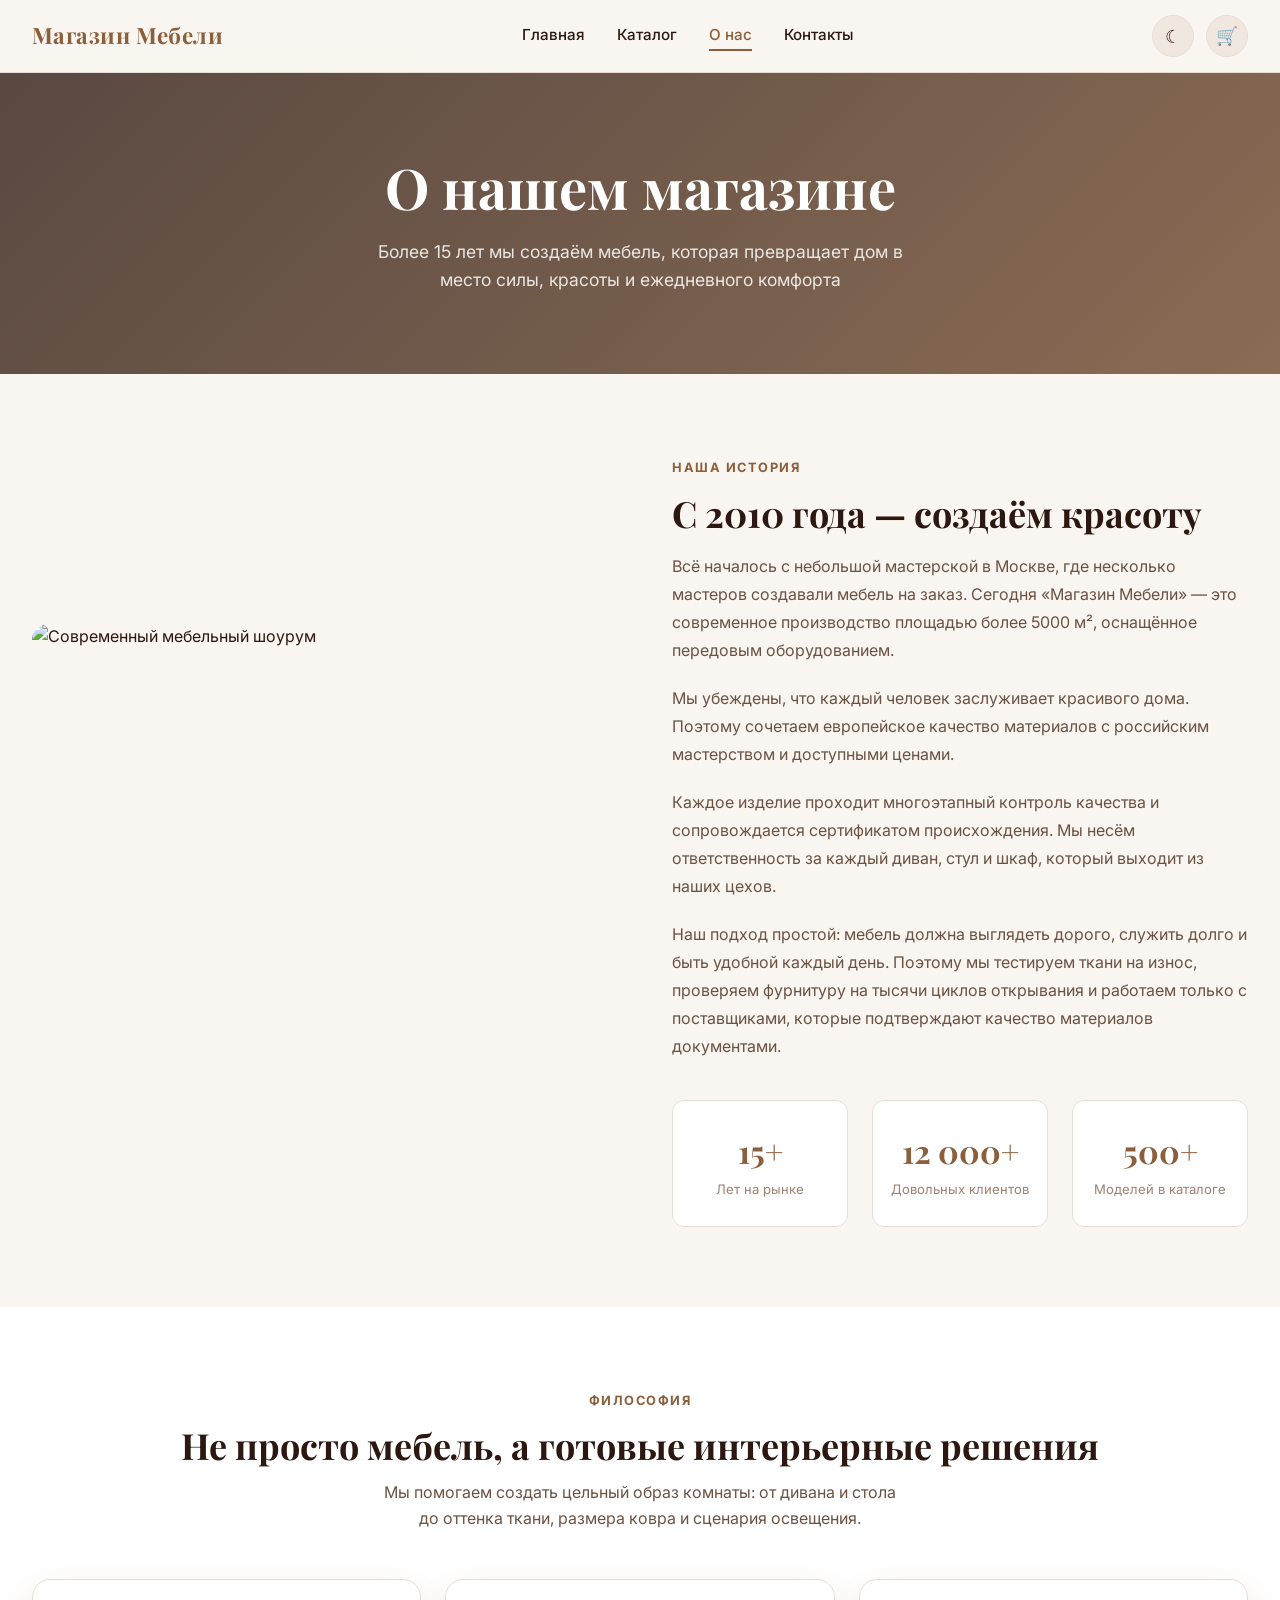
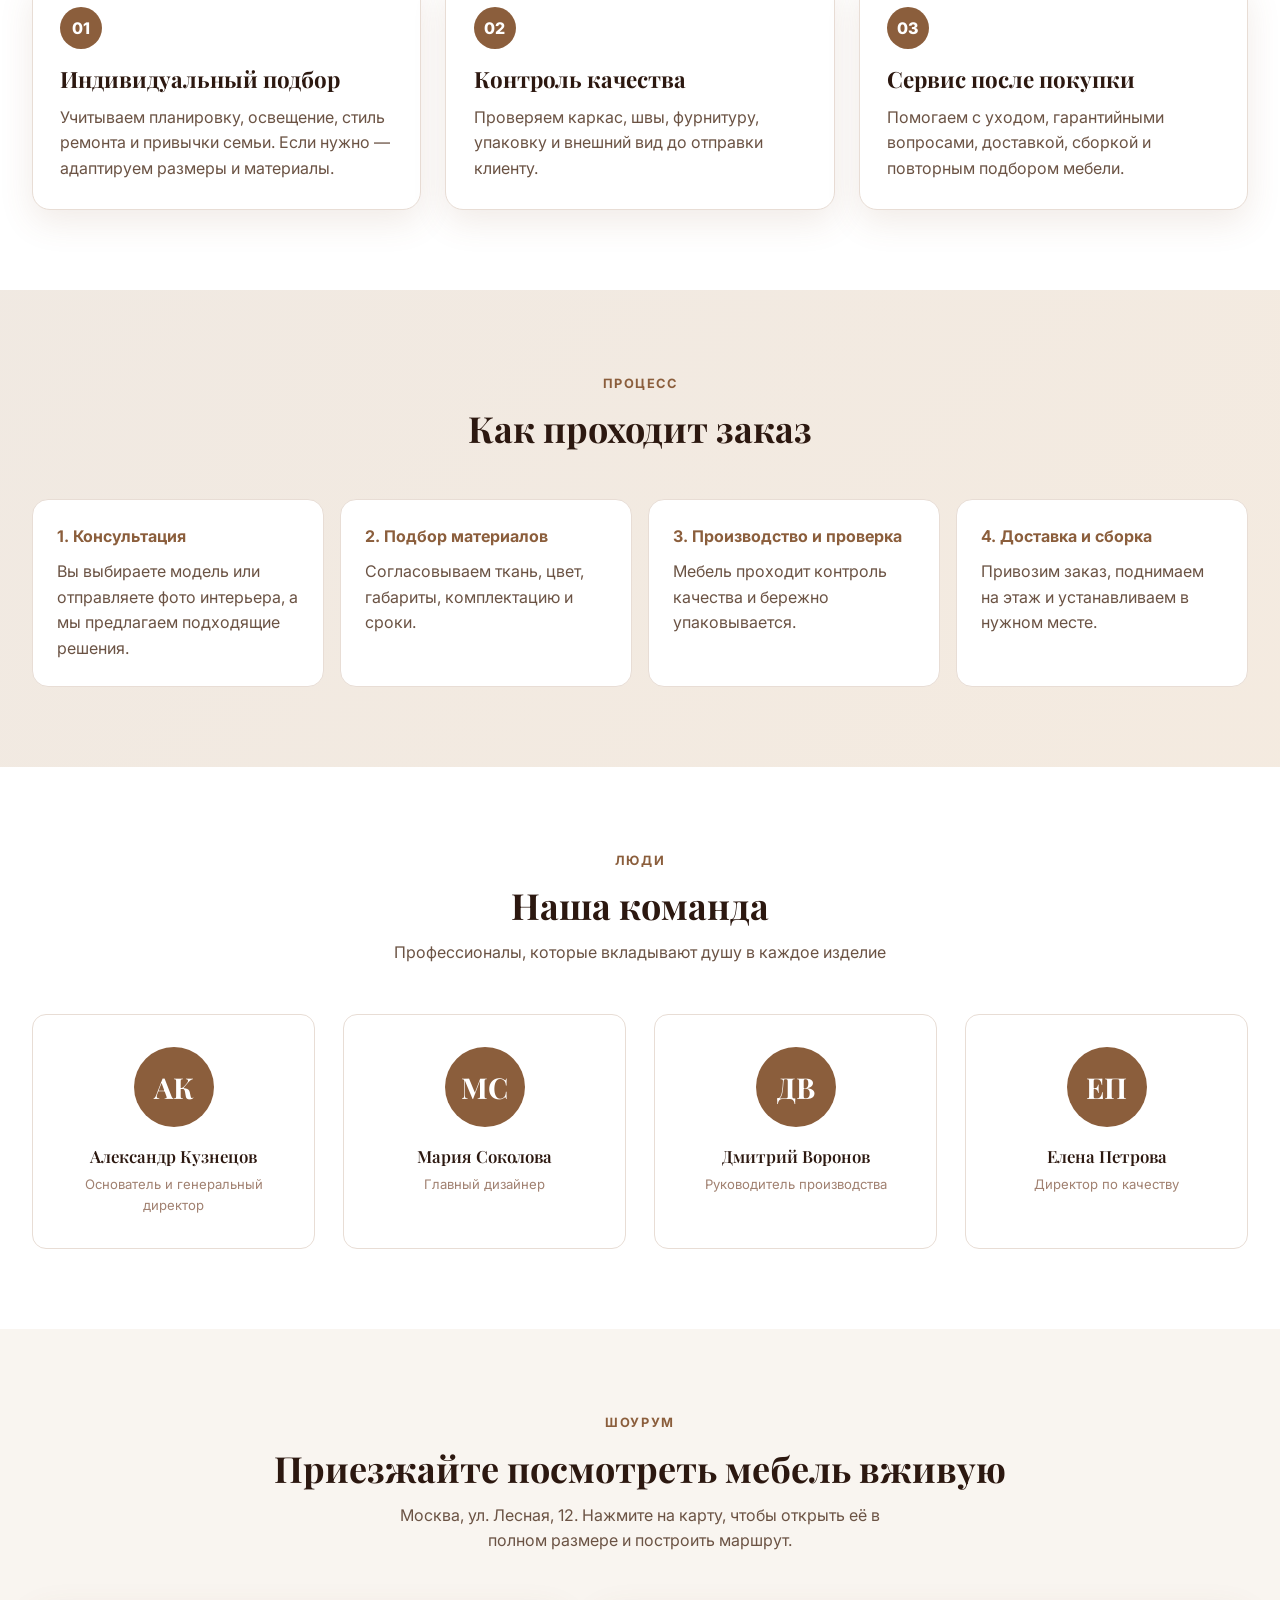
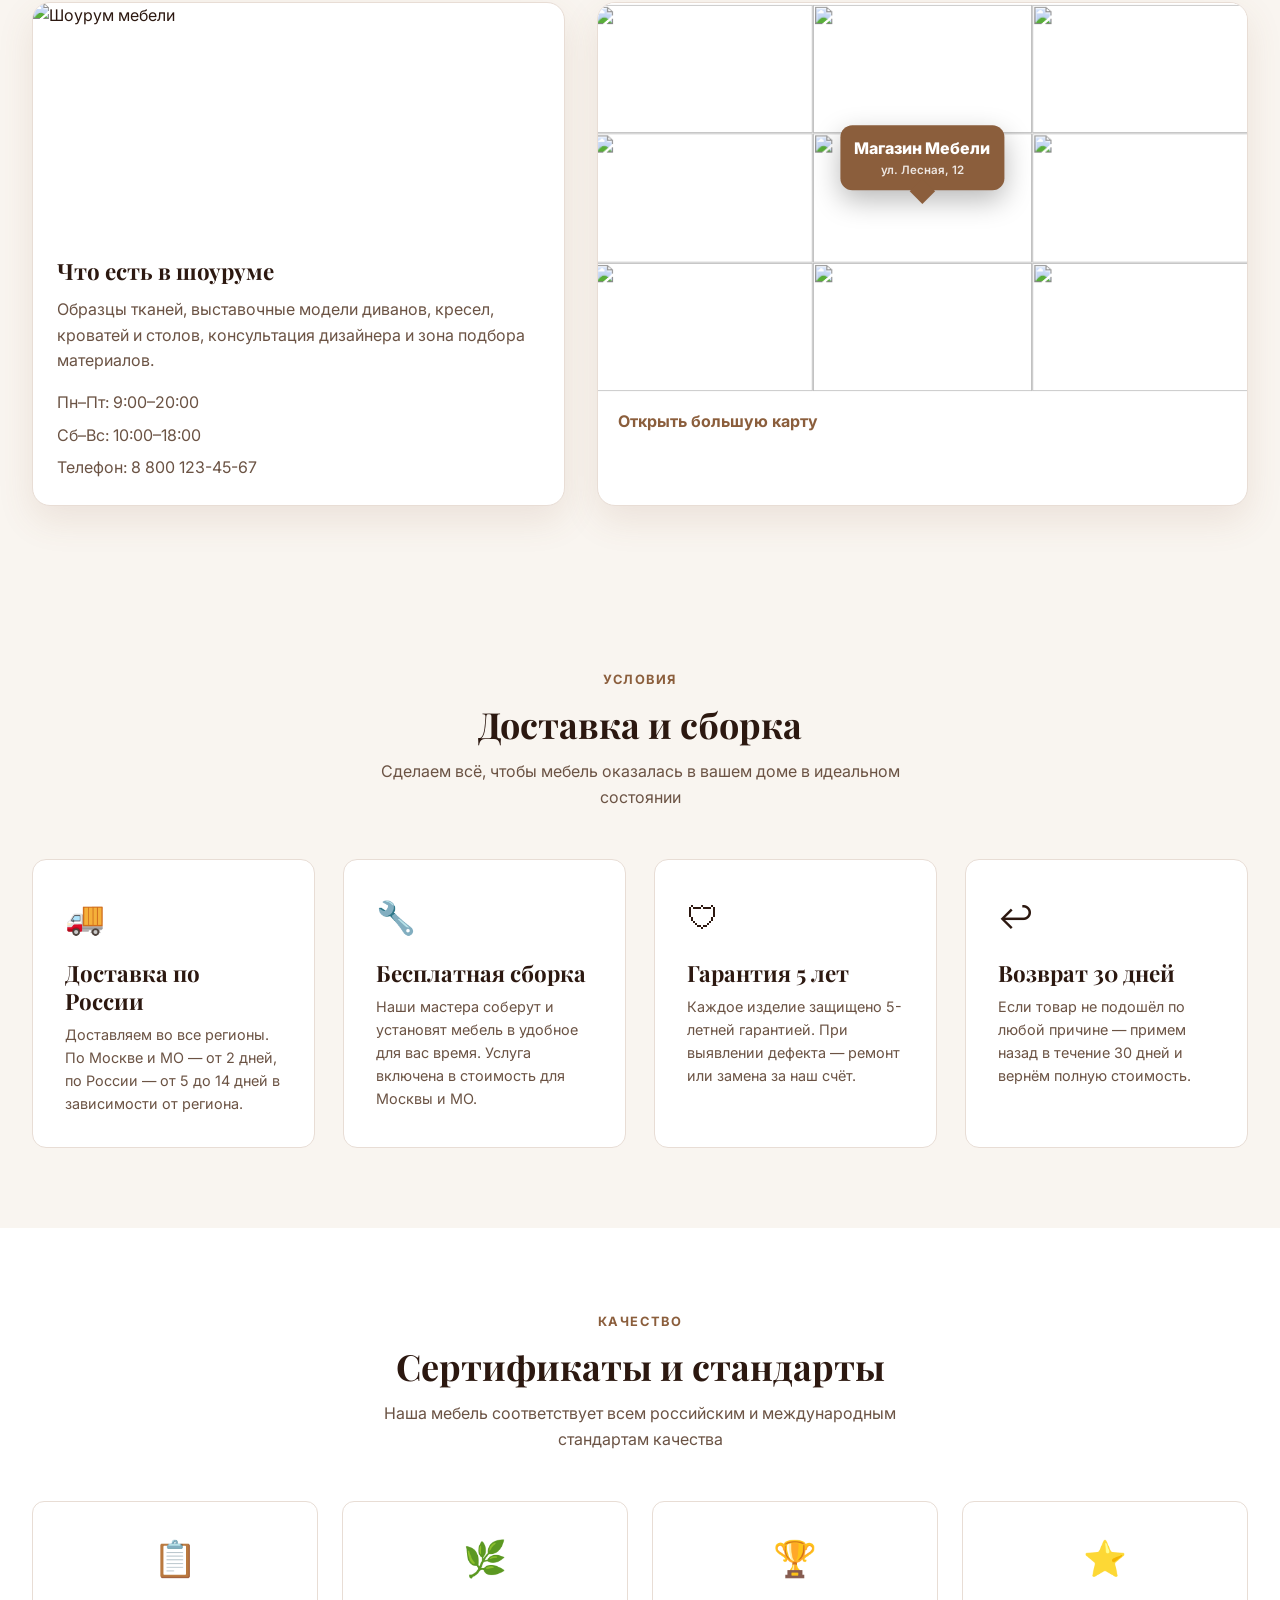
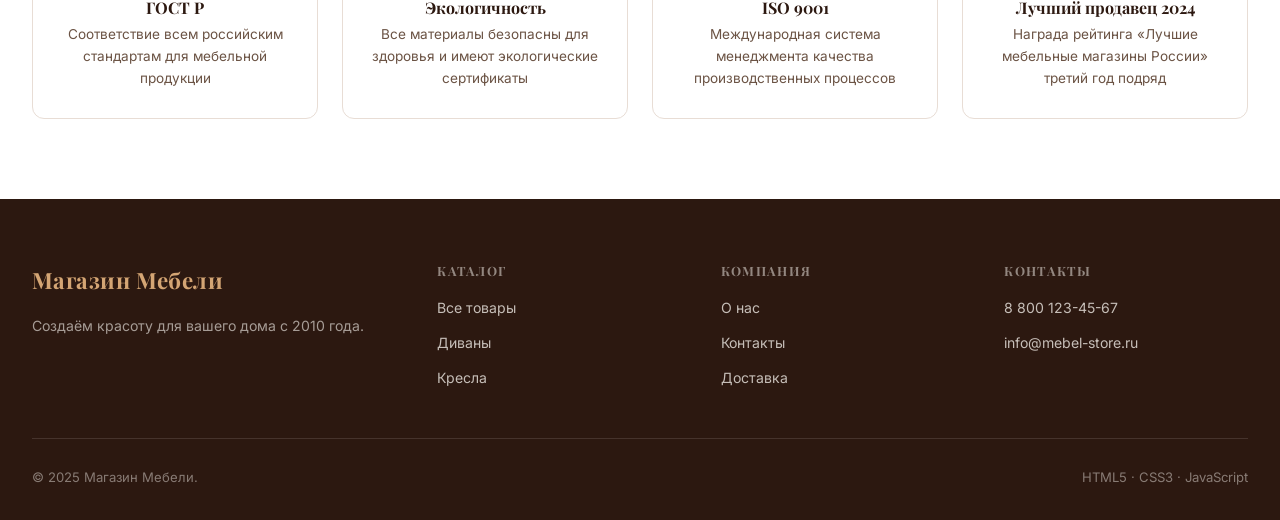
==== commit e41a4855: "Update about.html" ====
--- a/about.html
+++ b/about.html
@@ -52,7 +52,7 @@
       <div class="container">
         <div class="about-layout">
           <div class="about-image">
-            <img src="https://images.unsplash.com/photo-1600210491892-03d54c0aaf87?auto=format&fit=crop&w=1100&q=85" alt="Современный мебельный шоурум" loading="lazy">
+            <img src="https://hoff.ru/upload/iblock/dc0/j60b7f5d19y8k5pib7mw4b7zapyescs7.jpg" alt="Современный мебельный шоурум" loading="lazy">
           </div>
           <div class="about-text">
             <span class="section-label">Наша история</span>
@@ -165,7 +165,7 @@
         </div>
         <div class="showroom-layout">
           <div class="showroom-card">
-            <img src="https://images.unsplash.com/photo-1600566753190-17f0baa2a6c3?auto=format&fit=crop&w=900&q=85" alt="Шоурум мебели" loading="lazy">
+            <img src="https://avatars.mds.yandex.net/i?id=3f0fc35d8b9c8ecb1539587119b47b34_l-10533400-images-thumbs&n=13" alt="Шоурум мебели" loading="lazy">
             <div>
               <h3>Что есть в шоуруме</h3>
               <p>Образцы тканей, выставочные модели диванов, кресел, кроватей и столов, консультация дизайнера и зона подбора материалов.</p>
@@ -263,41 +263,6 @@
       </div>
     </section>
 
-    
-    <!-- ВИДЕО -->
-    
-    <section class="section" style="background:var(--bg);">
-      <div class="container">
-        <div class="section-header">
-          <span class="section-label">О производстве</span>
-          <h2>Как рождается наша мебель</h2>
-          <p>Посмотрите, как мы создаём каждое изделие — от выбора дерева до финальной сборки</p>
-        </div>
-        <div style="max-width:800px;margin:0 auto;border-radius:16px;overflow:hidden;box-shadow:0 8px 32px var(--shadow);">
-          <div style="position:relative;padding-bottom:56.25%;height:0;">
-            <iframe
-              src="https://rutube.ru/video/06a23801e0eb133c85cc338a00bf3e1d/?r=wd"
-              title="О нашем производстве — Магазин Мебели"
-              allow="accelerometer; autoplay; clipboard-write; encrypted-media; gyroscope; picture-in-picture"
-              allowfullscreen
-              loading="lazy"
-              style="position:absolute;top:0;left:0;width:100%;height:100%;border:none;">
-            </iframe>
-          </div>
-        </div>
-      </div>
-    </section>
-    
-    <!-- CTA -->
-    <section style="background:linear-gradient(135deg,var(--accent),var(--accent-dark));padding:4rem 2rem;text-align:center;">
-      <div style="max-width:520px;margin:0 auto;">
-        <h2 style="color:#fff;margin-bottom:0.75rem;">Готовы выбрать мебель?</h2>
-        <p style="color:rgba(255,255,255,0.85);margin-bottom:2rem;">Перейдите в каталог и найдите идеальные предметы для вашего интерьера</p>
-        <a href="catalog.html" class="btn btn-light">Открыть каталог</a>
-      </div>
-    </section>
-  </main>
-
   <!-- ПОДВАЛ -->
   <footer>
     <div class="container">
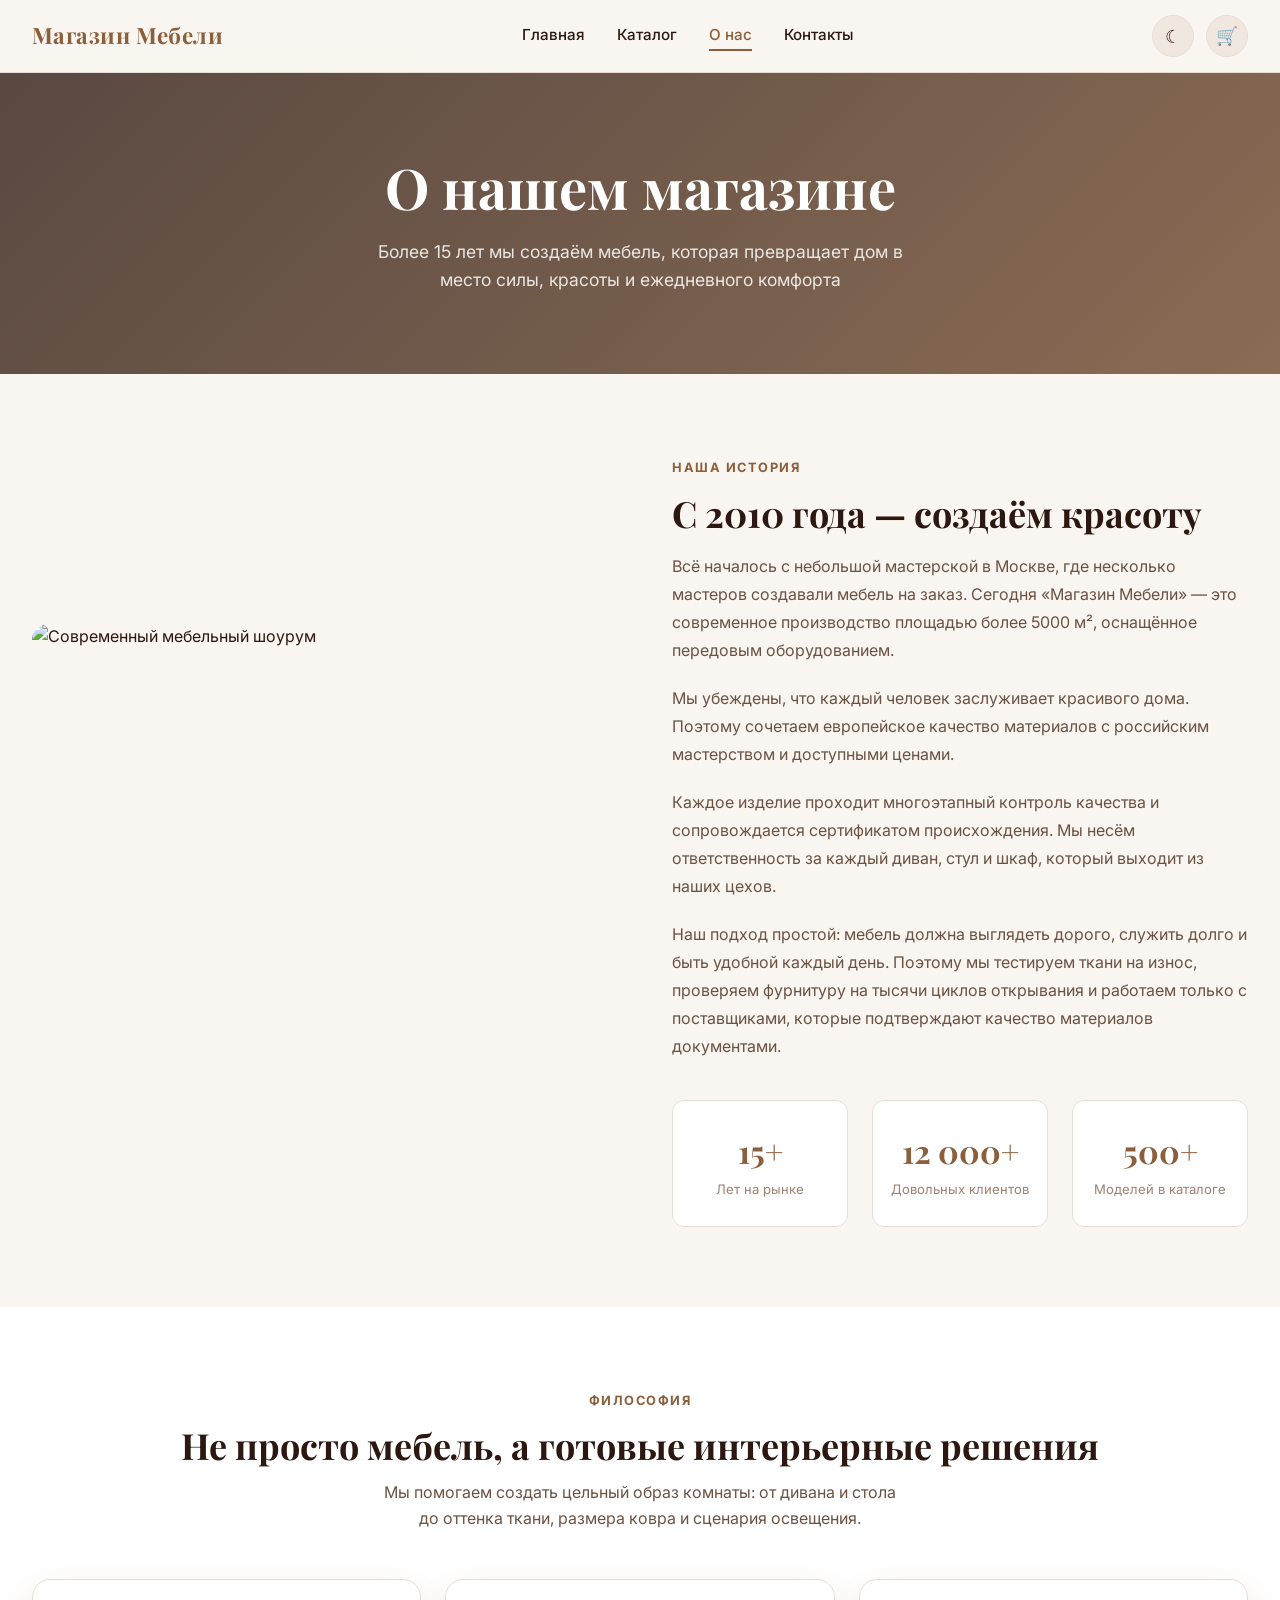
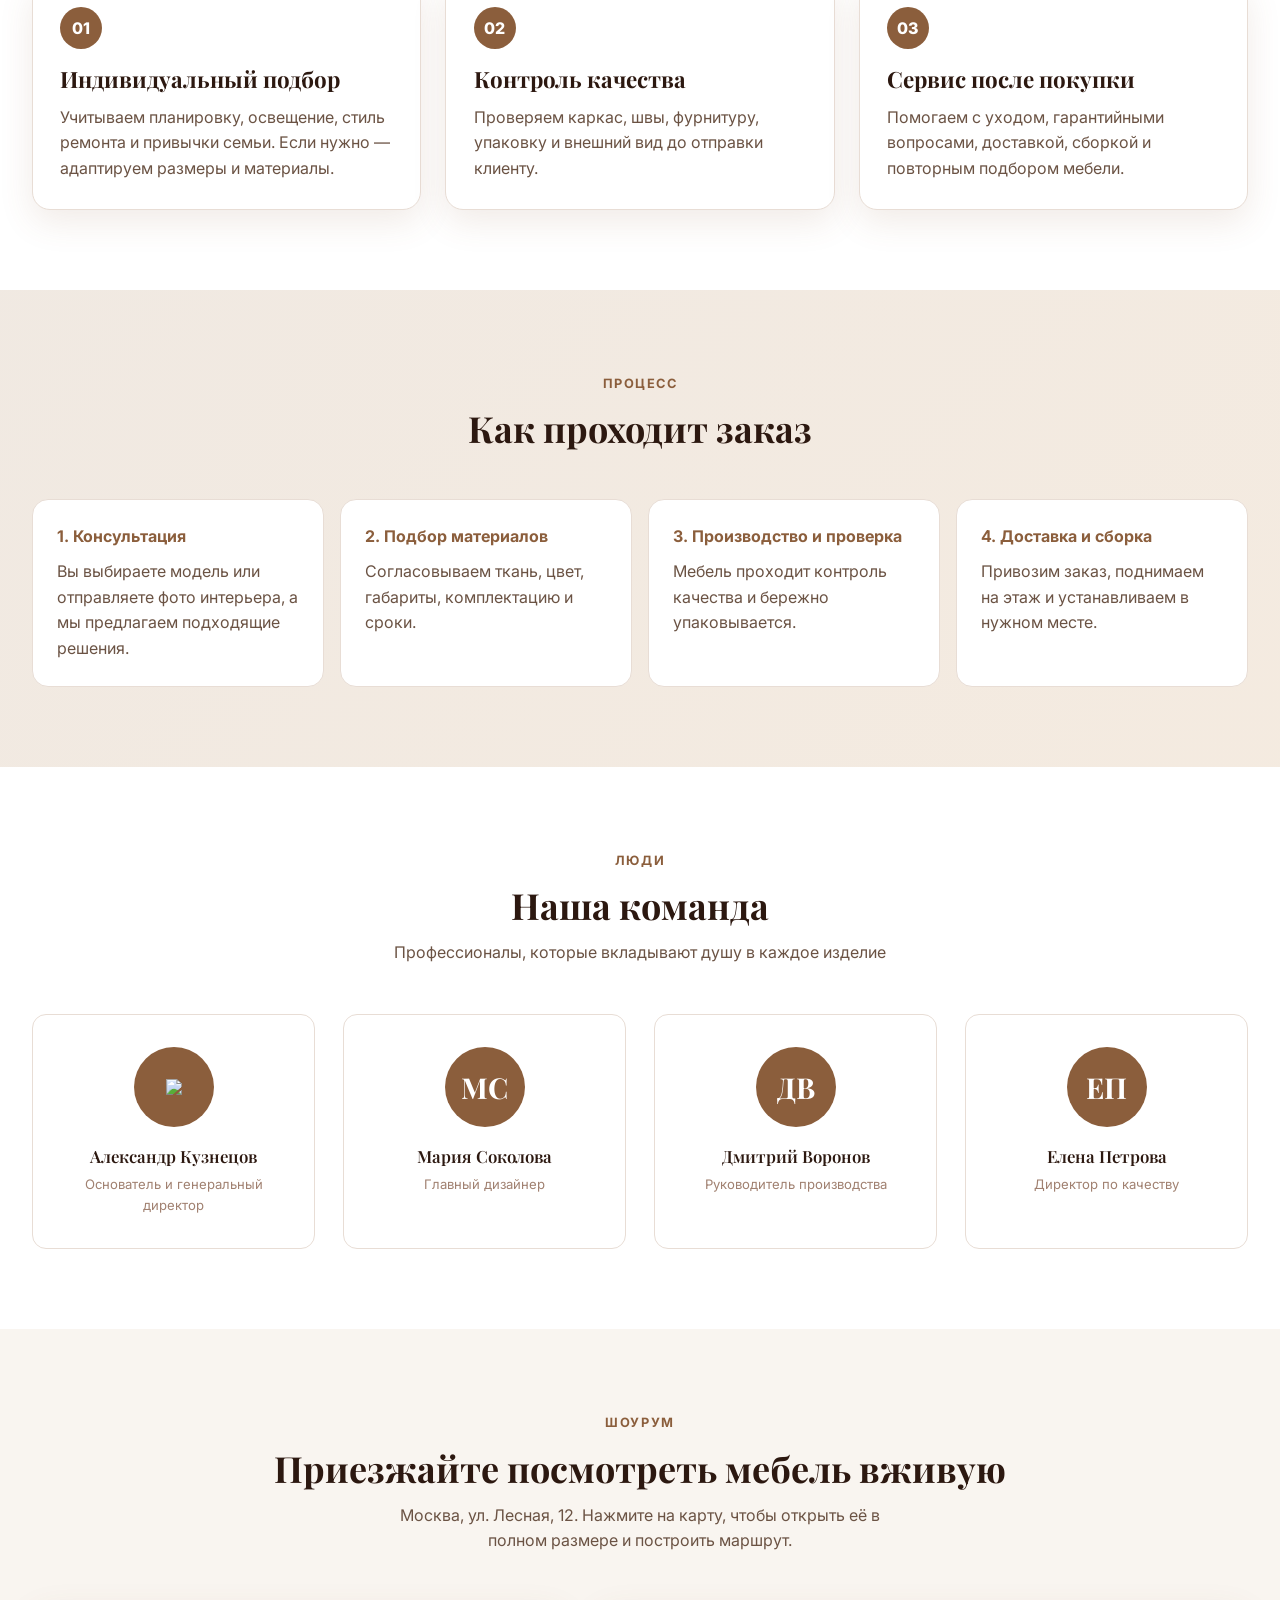
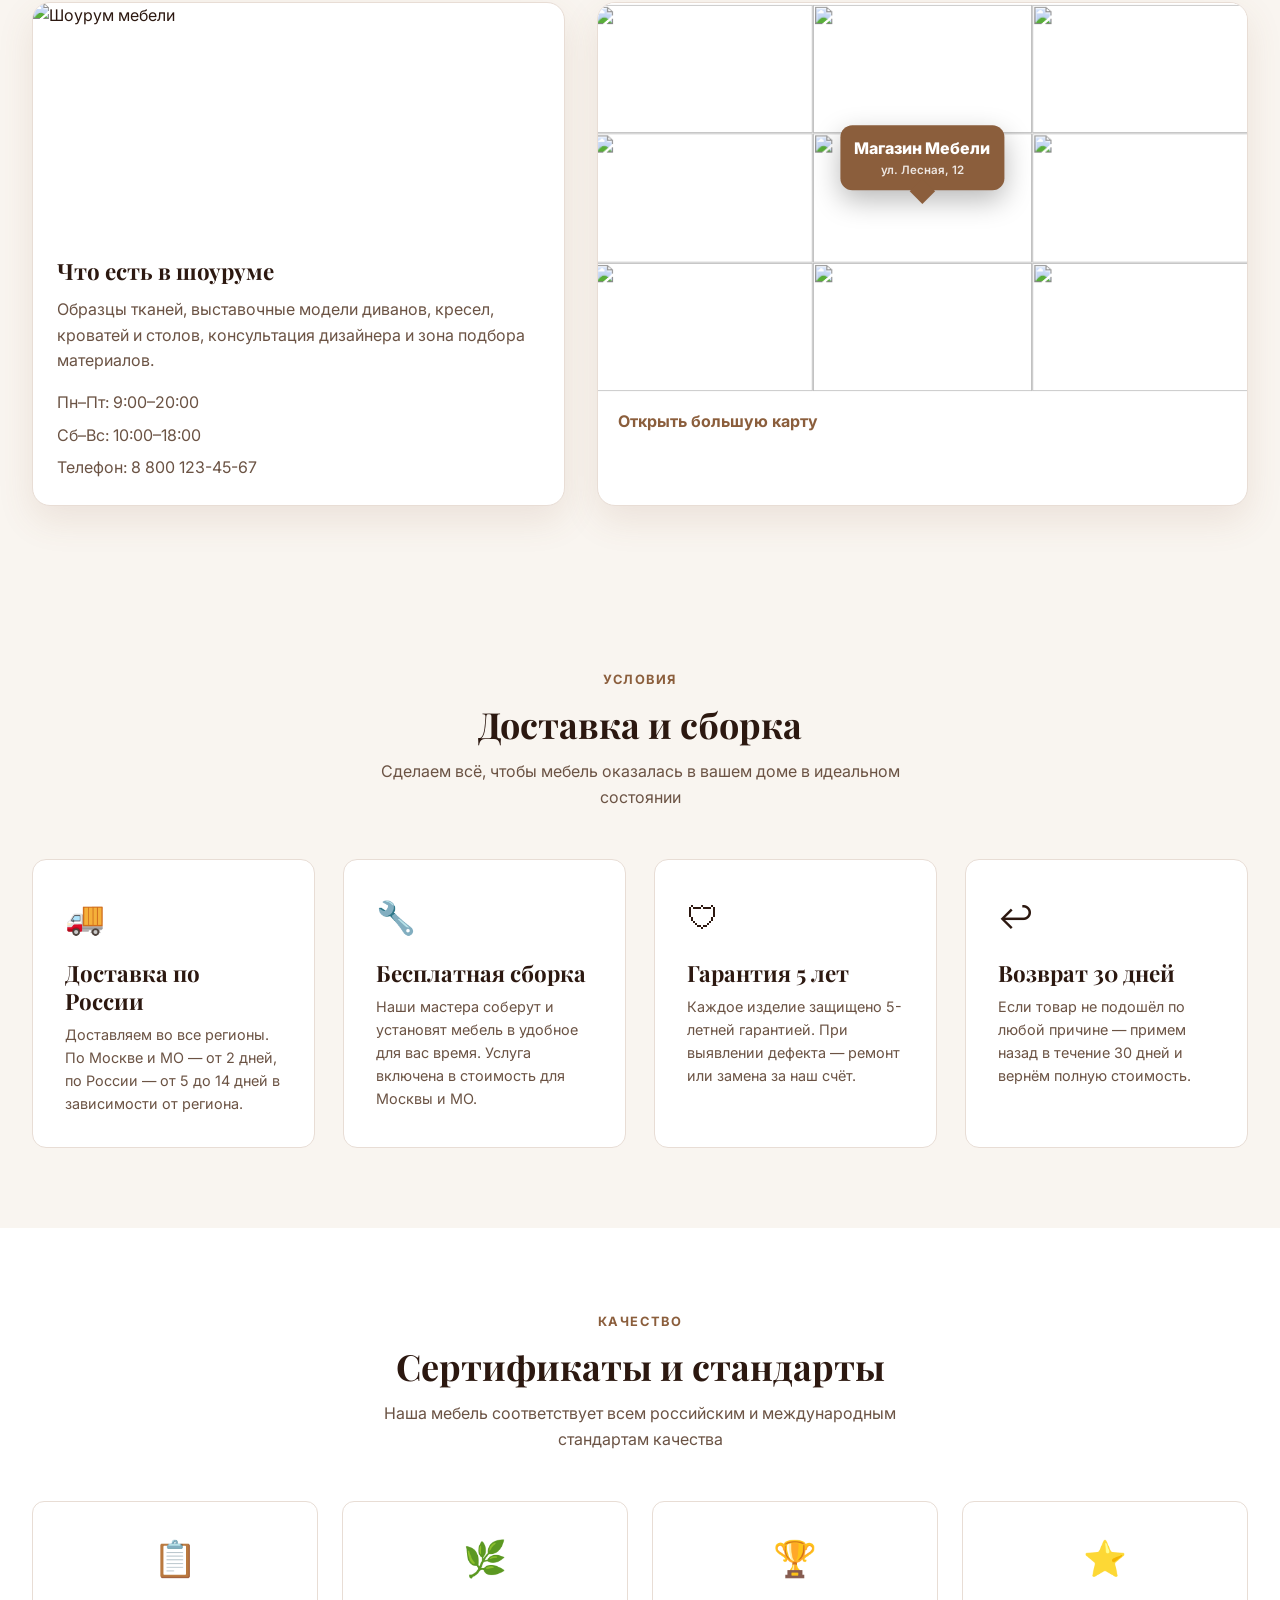
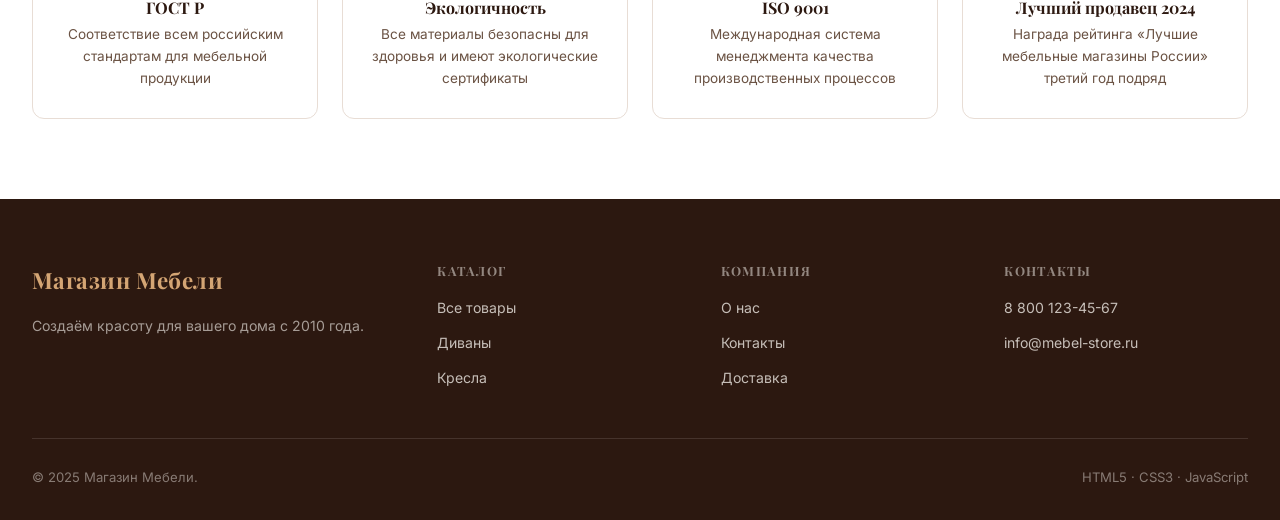
==== commit 082aae7d: "Update about.html" ====
--- a/about.html
+++ b/about.html
@@ -133,7 +133,7 @@
         </div>
         <div class="team-grid">
           <div class="team-card">
-            <div class="team-avatar">АК</div>
+            <div class="team-avatar"><img src="https://masterpiecer-images.s3.yandex.net/7b94360c78c411ee85bf363fac71b015:upscaled" loading="lazy"></div>
             <div class="team-name">Александр Кузнецов</div>
             <div class="team-role">Основатель и генеральный директор</div>
           </div>
--- a/styles.css
+++ b/styles.css
@@ -875,7 +875,7 @@
 .catalog-hero {
   background:
     linear-gradient(135deg, rgba(44,24,16,0.76), rgba(107,69,40,0.78)),
-    url('https://images.unsplash.com/photo-1600210492486-724fe5c67fb0?auto=format&fit=crop&w=1600&q=85') center/cover;
+    url('https://img.freepik.com/free-photo/ancient-pottery-vessel-with-retro-design_23-2151538288.jpg?semt=ais_hybrid&w=740&q=80') center/cover;
   padding: 4rem 2rem;
   text-align: center;
   color: #fff;
@@ -1297,7 +1297,7 @@
 .about-hero {
   background:
     linear-gradient(135deg, rgba(44,24,16,0.78), rgba(107,69,40,0.78)),
-    url('https://images.unsplash.com/photo-1600210491892-03d54c0aaf87?auto=format&fit=crop&w=1600&q=85') center/cover;
+    url('https://img.freepik.com/free-photo/cozy-lively-home-interior-design_23-2151118870.jpg?semt=ais_hybrid&w=740&q=80') center/cover;
   padding: 5rem 2rem;
   text-align: center;
   color: #fff;
@@ -1767,7 +1767,7 @@
 .cart-hero {
   background:
     linear-gradient(135deg, rgba(44,24,16,0.76), rgba(107,69,40,0.78)),
-    url('https://images.unsplash.com/photo-1555041469-a586c61ea9bc?auto=format&fit=crop&w=1600&q=85') center/cover;
+    url('https://img.freepik.com/premium-photo/realistic-minimalist-living-room-with-beautiful-autumn-concept-serene-ambiance_251376-8553.jpg?semt=ais_hybrid&w=740') center/cover;
   padding: 4rem 2rem;
   text-align: center;
   color: #fff;
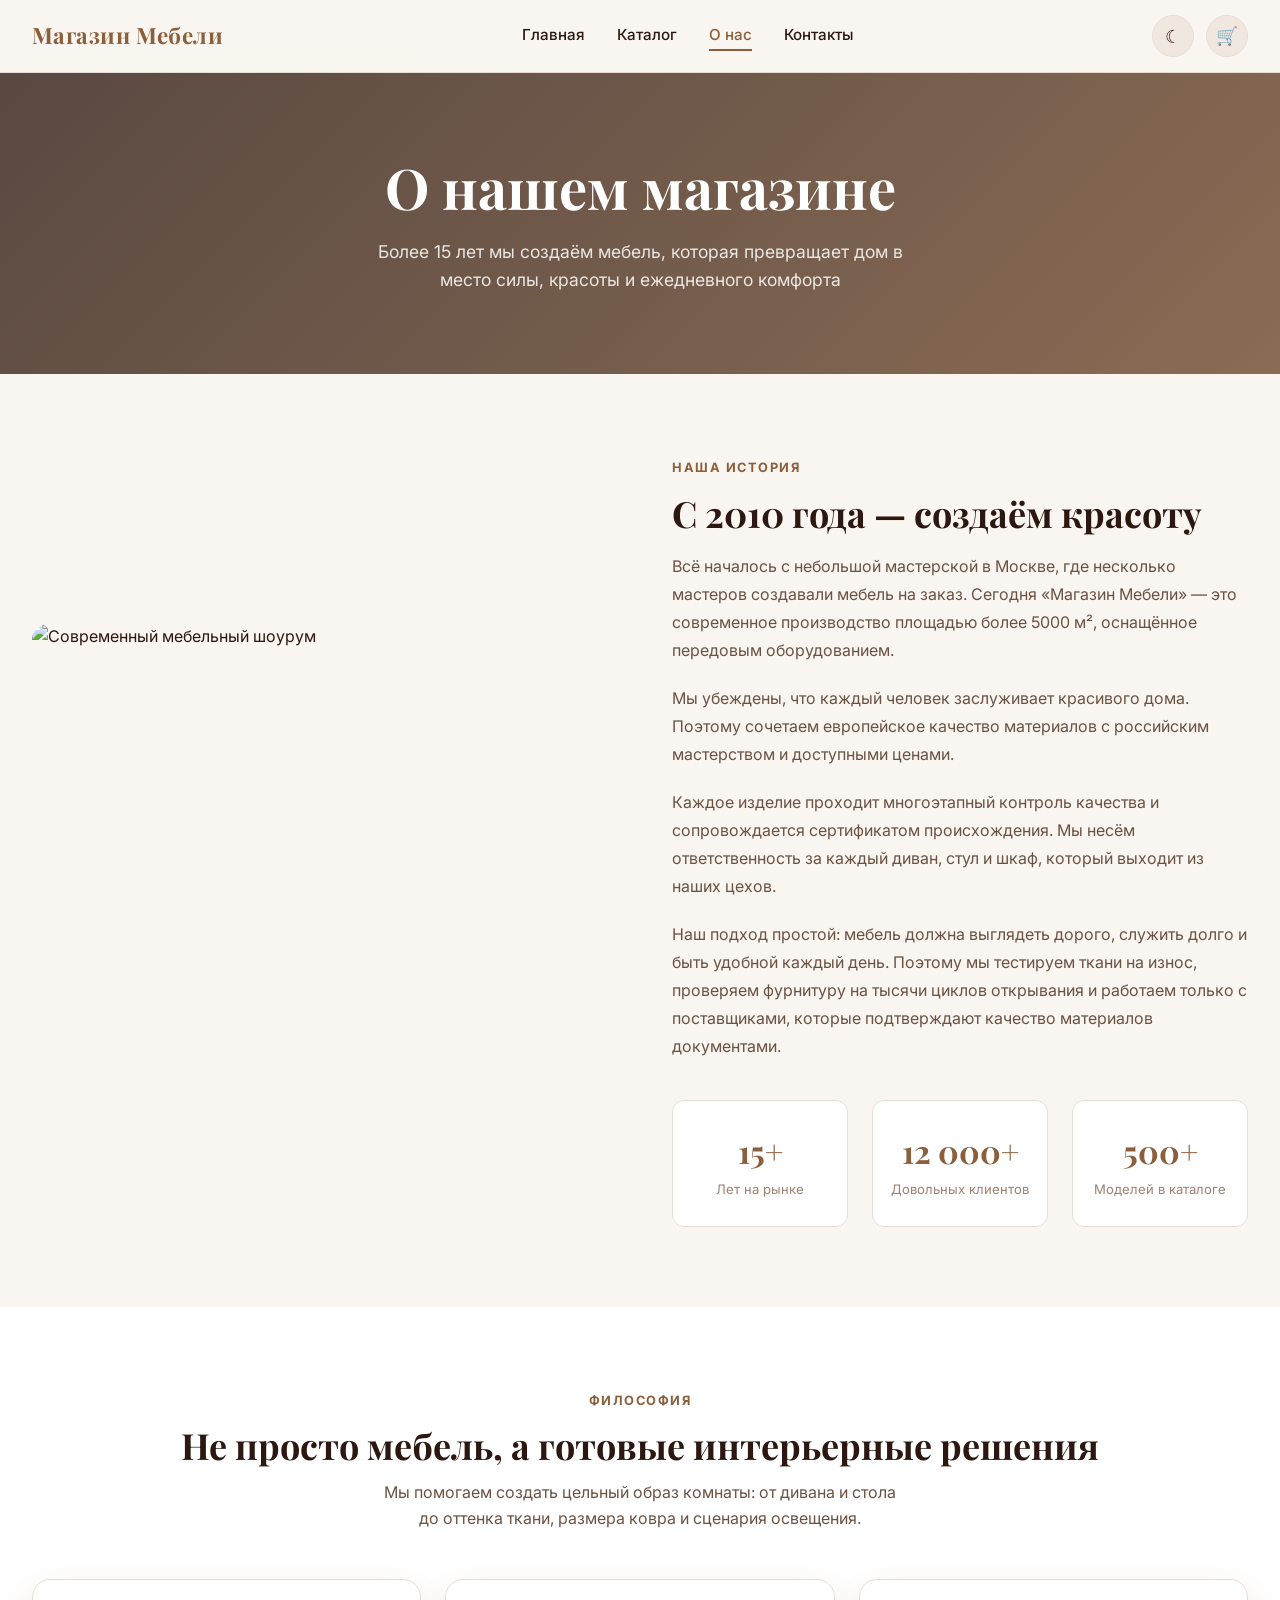
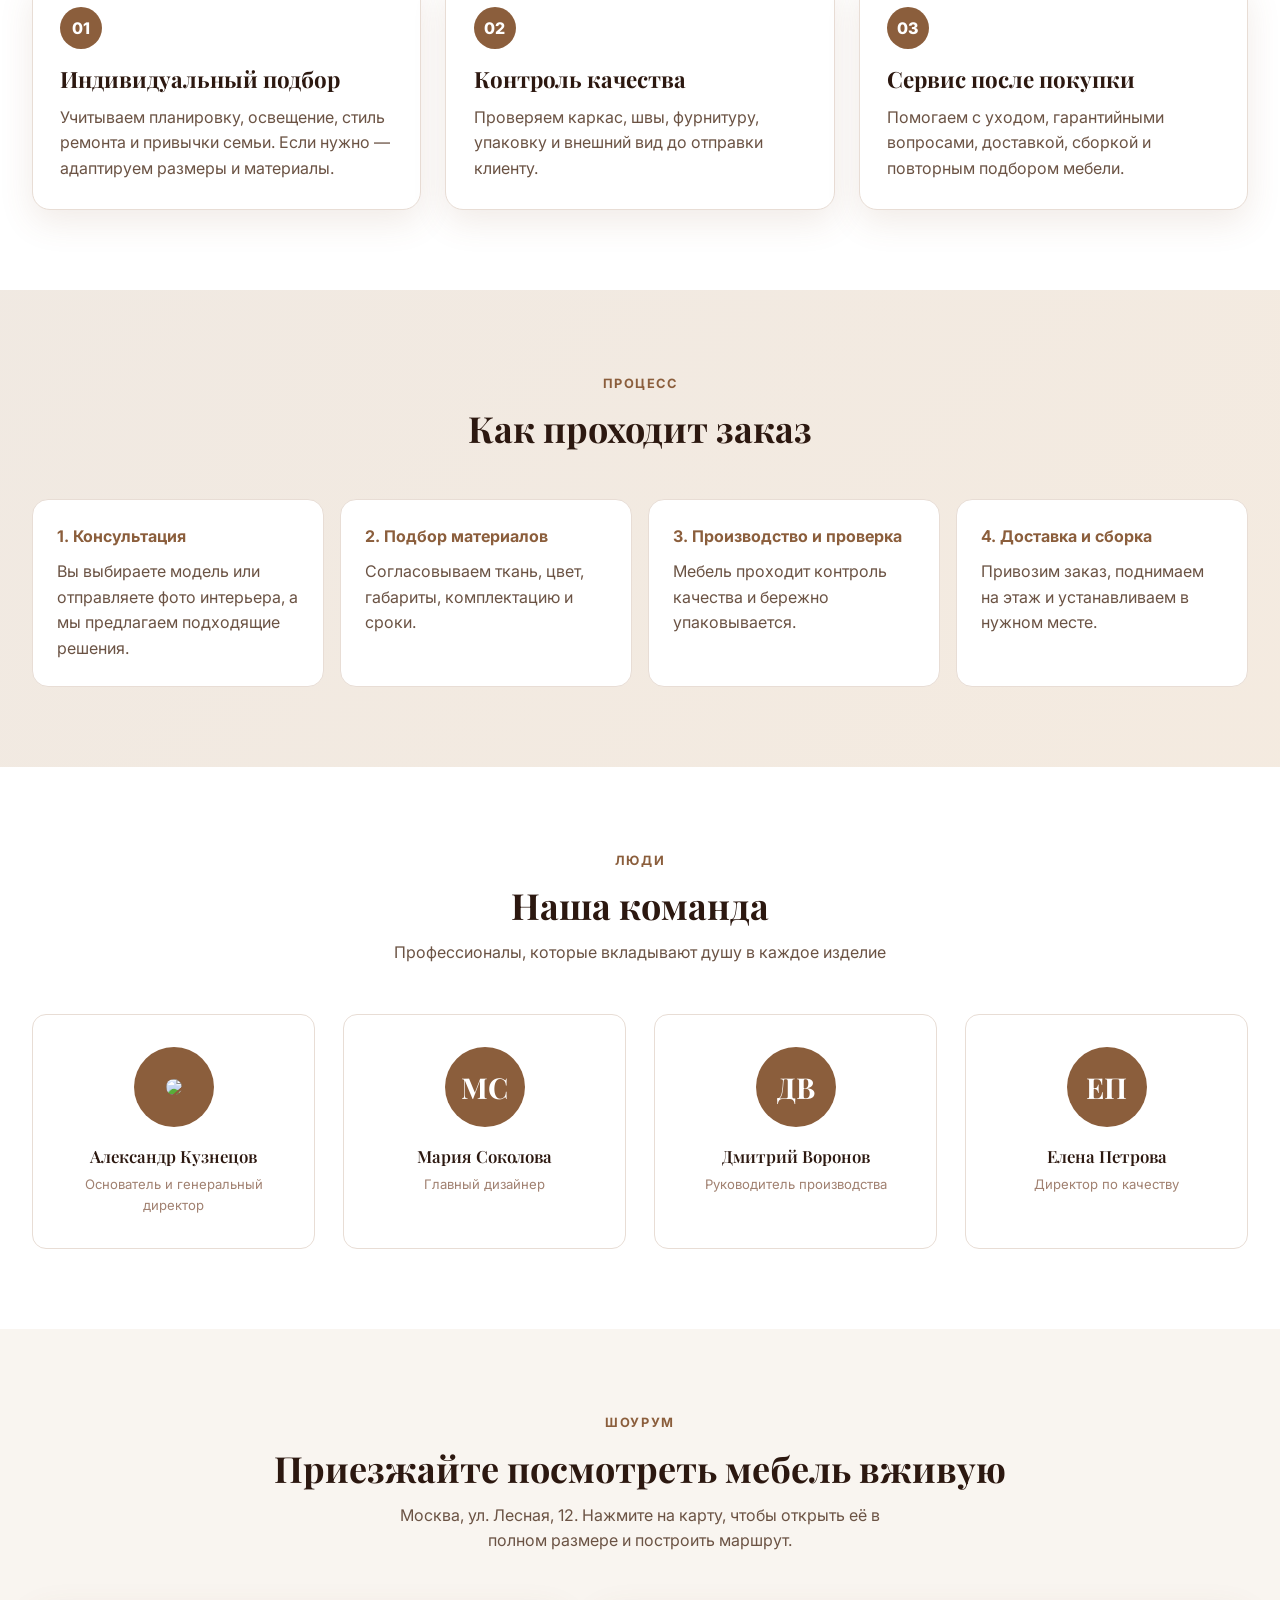
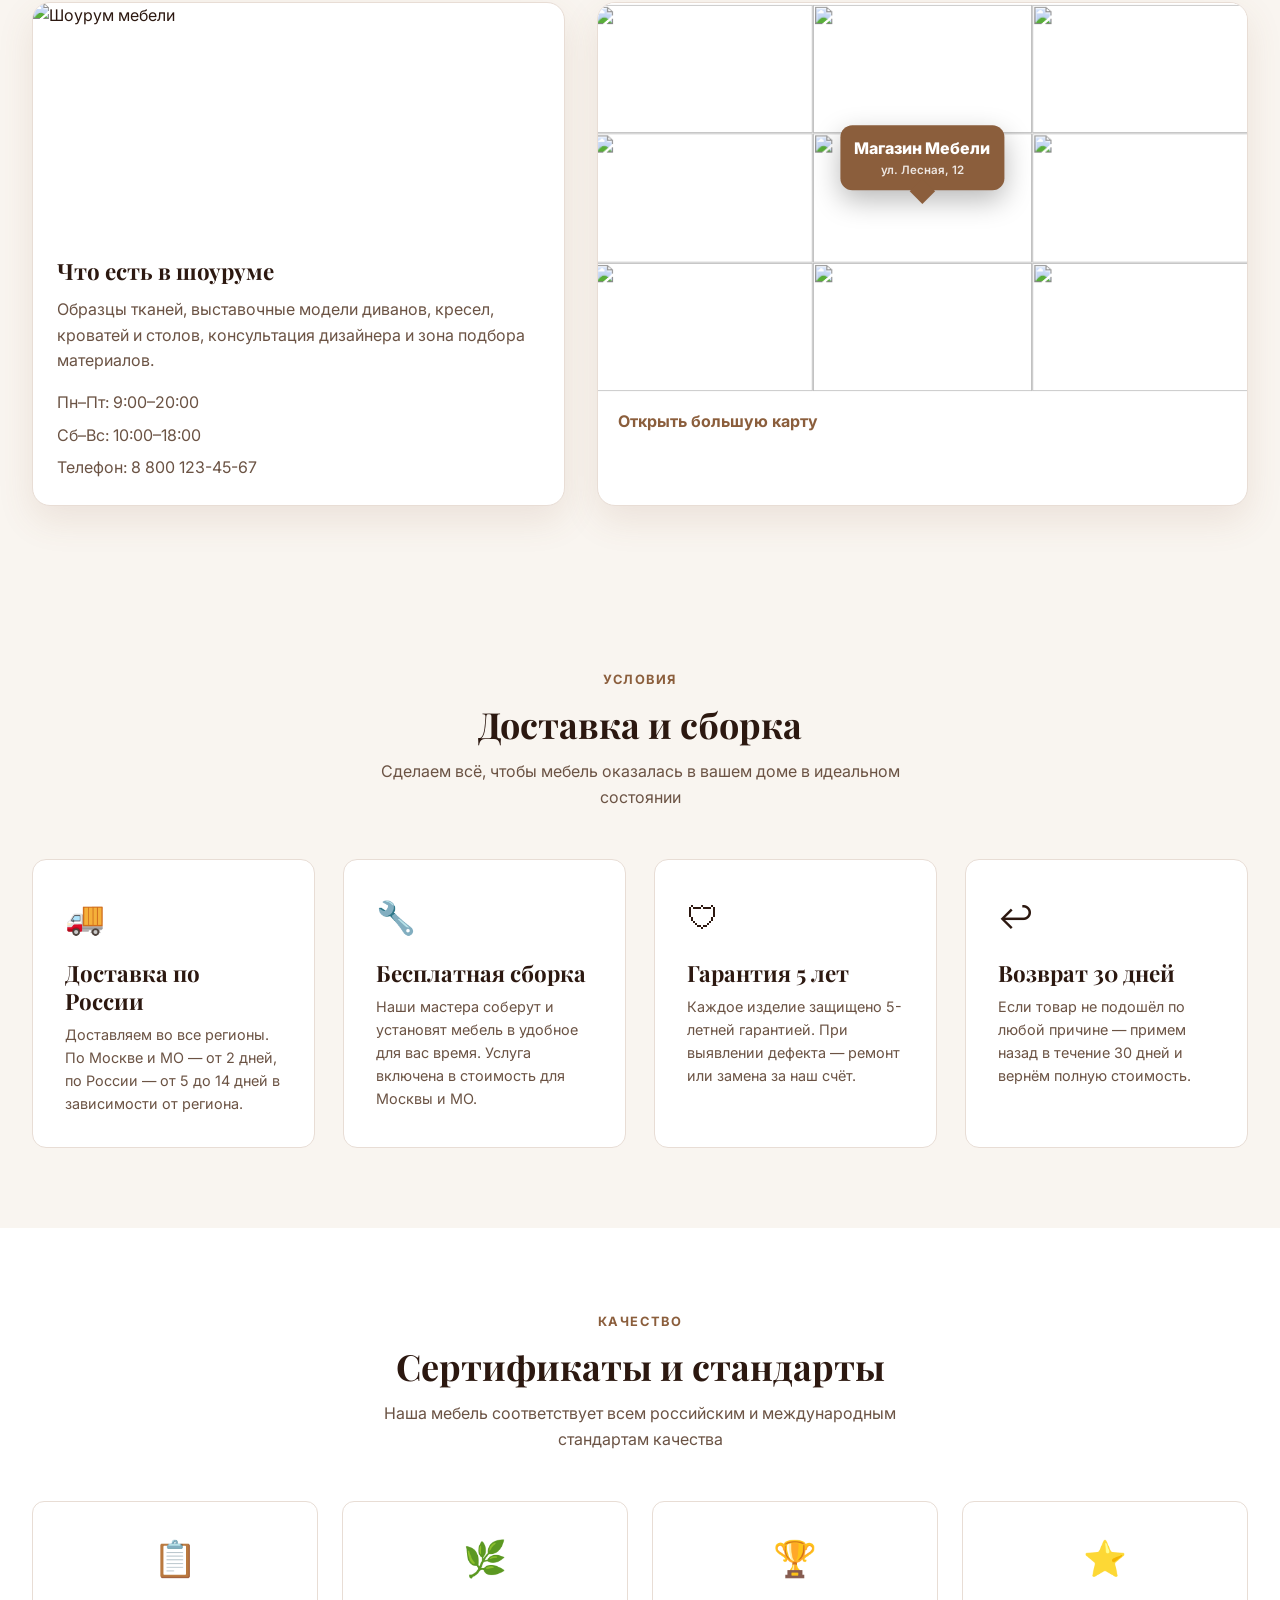
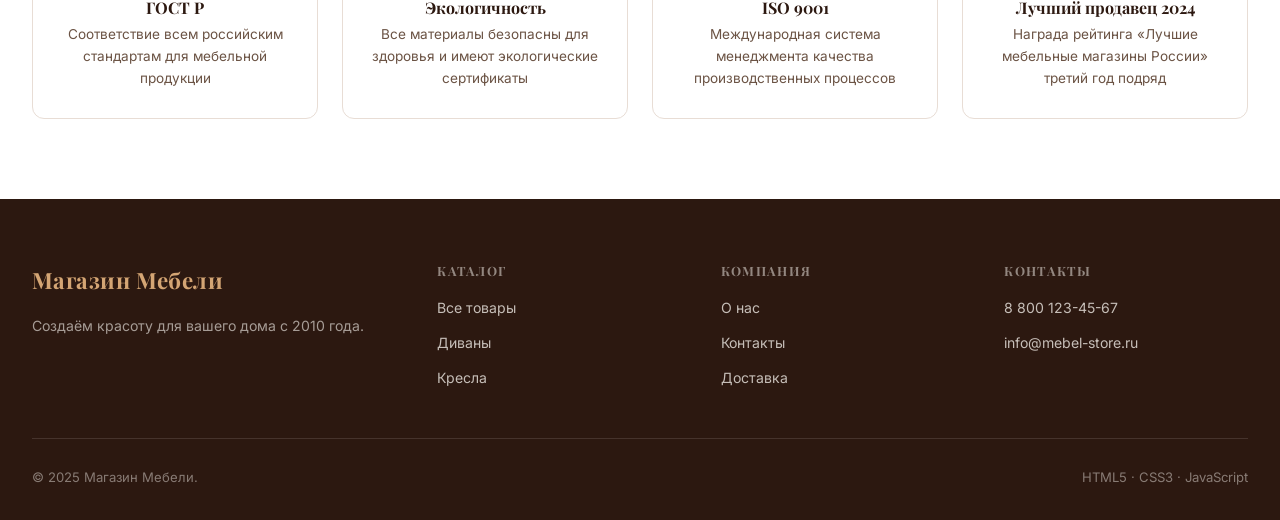
==== commit 2b631373: "Update about.html" ====
--- a/about.html
+++ b/about.html
@@ -133,10 +133,15 @@
         </div>
         <div class="team-grid">
           <div class="team-card">
-            <div class="team-avatar"><img src="https://masterpiecer-images.s3.yandex.net/7b94360c78c411ee85bf363fac71b015:upscaled" loading="lazy"></div>
+            <div class="team-avatar">
+              <img src="https://masterpiecer-images.s3.yandex.net/7b94360c78c411ee85bf363fac71b015:upscaled"
+                   loading="lazy"
+                   style="border-radius: 50%;">
+            </div>
             <div class="team-name">Александр Кузнецов</div>
             <div class="team-role">Основатель и генеральный директор</div>
           </div>
+
           <div class="team-card">
             <div class="team-avatar">МС</div>
             <div class="team-name">Мария Соколова</div>
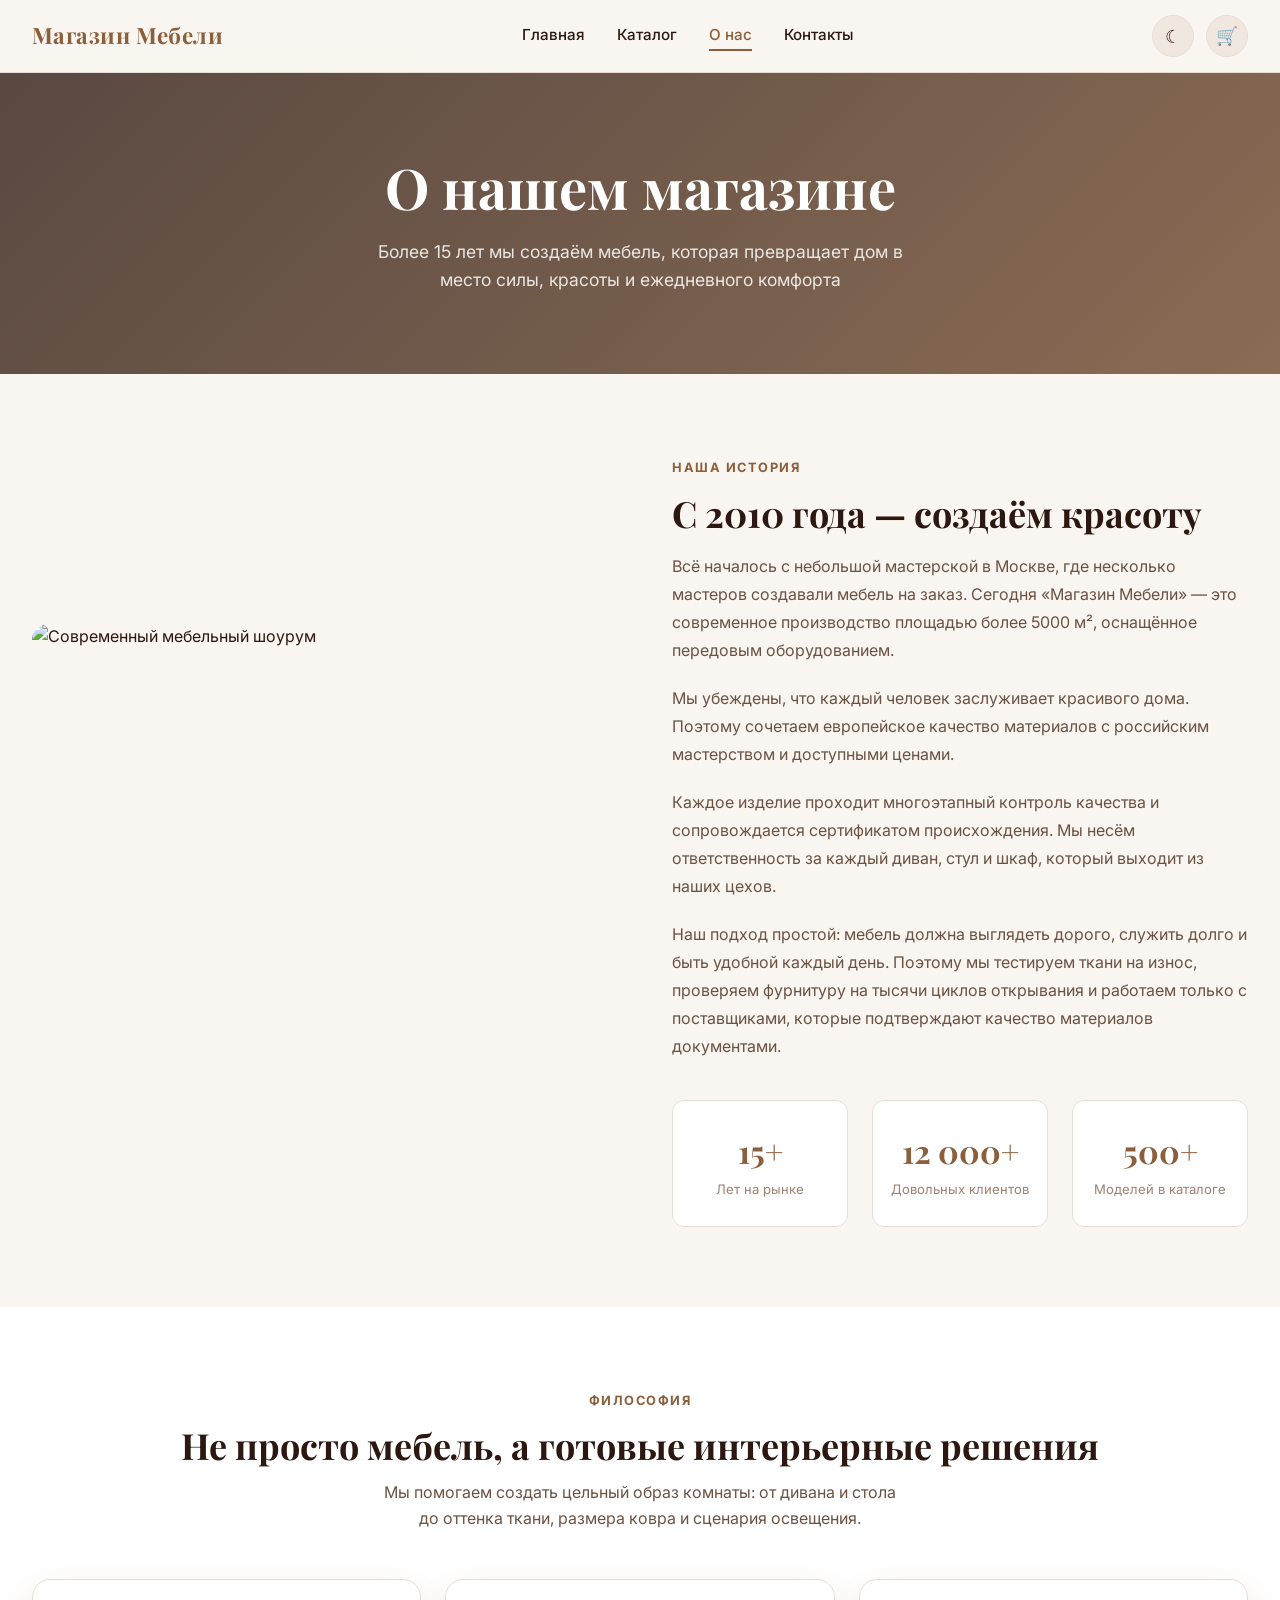
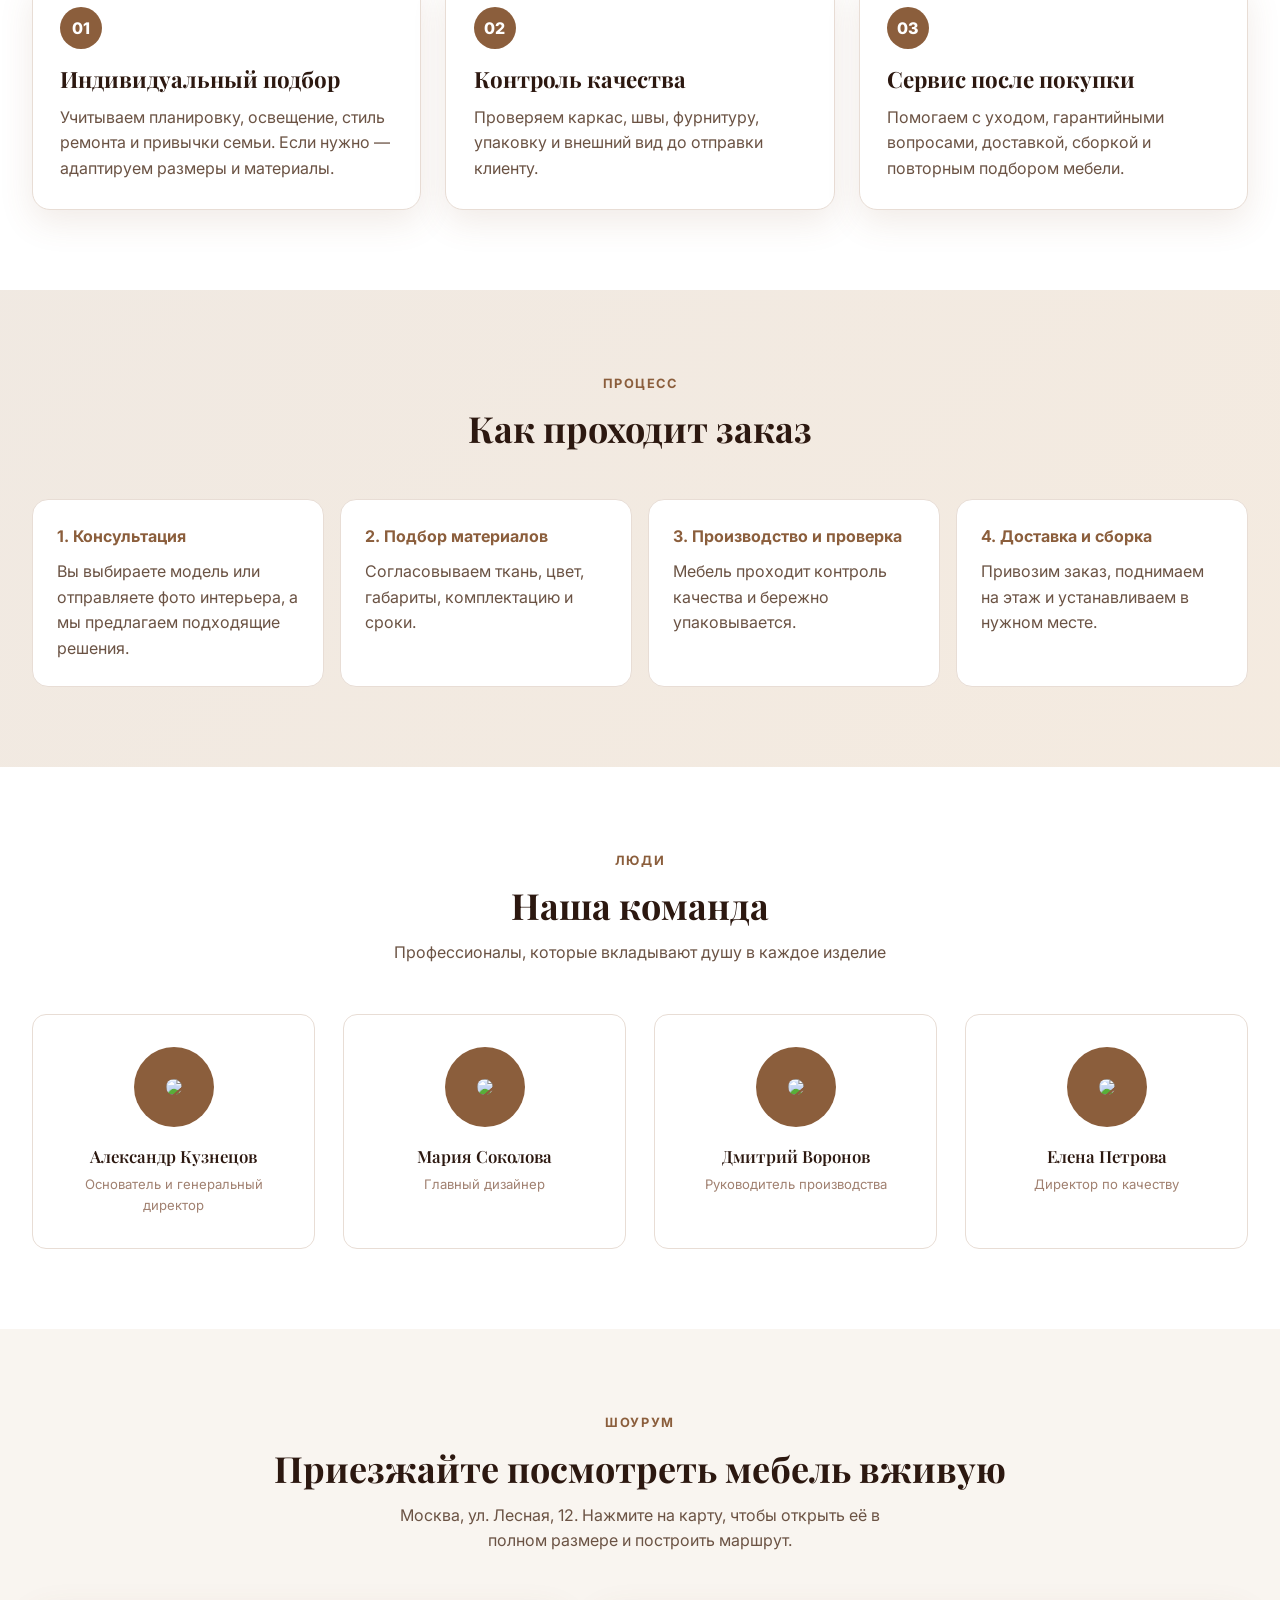
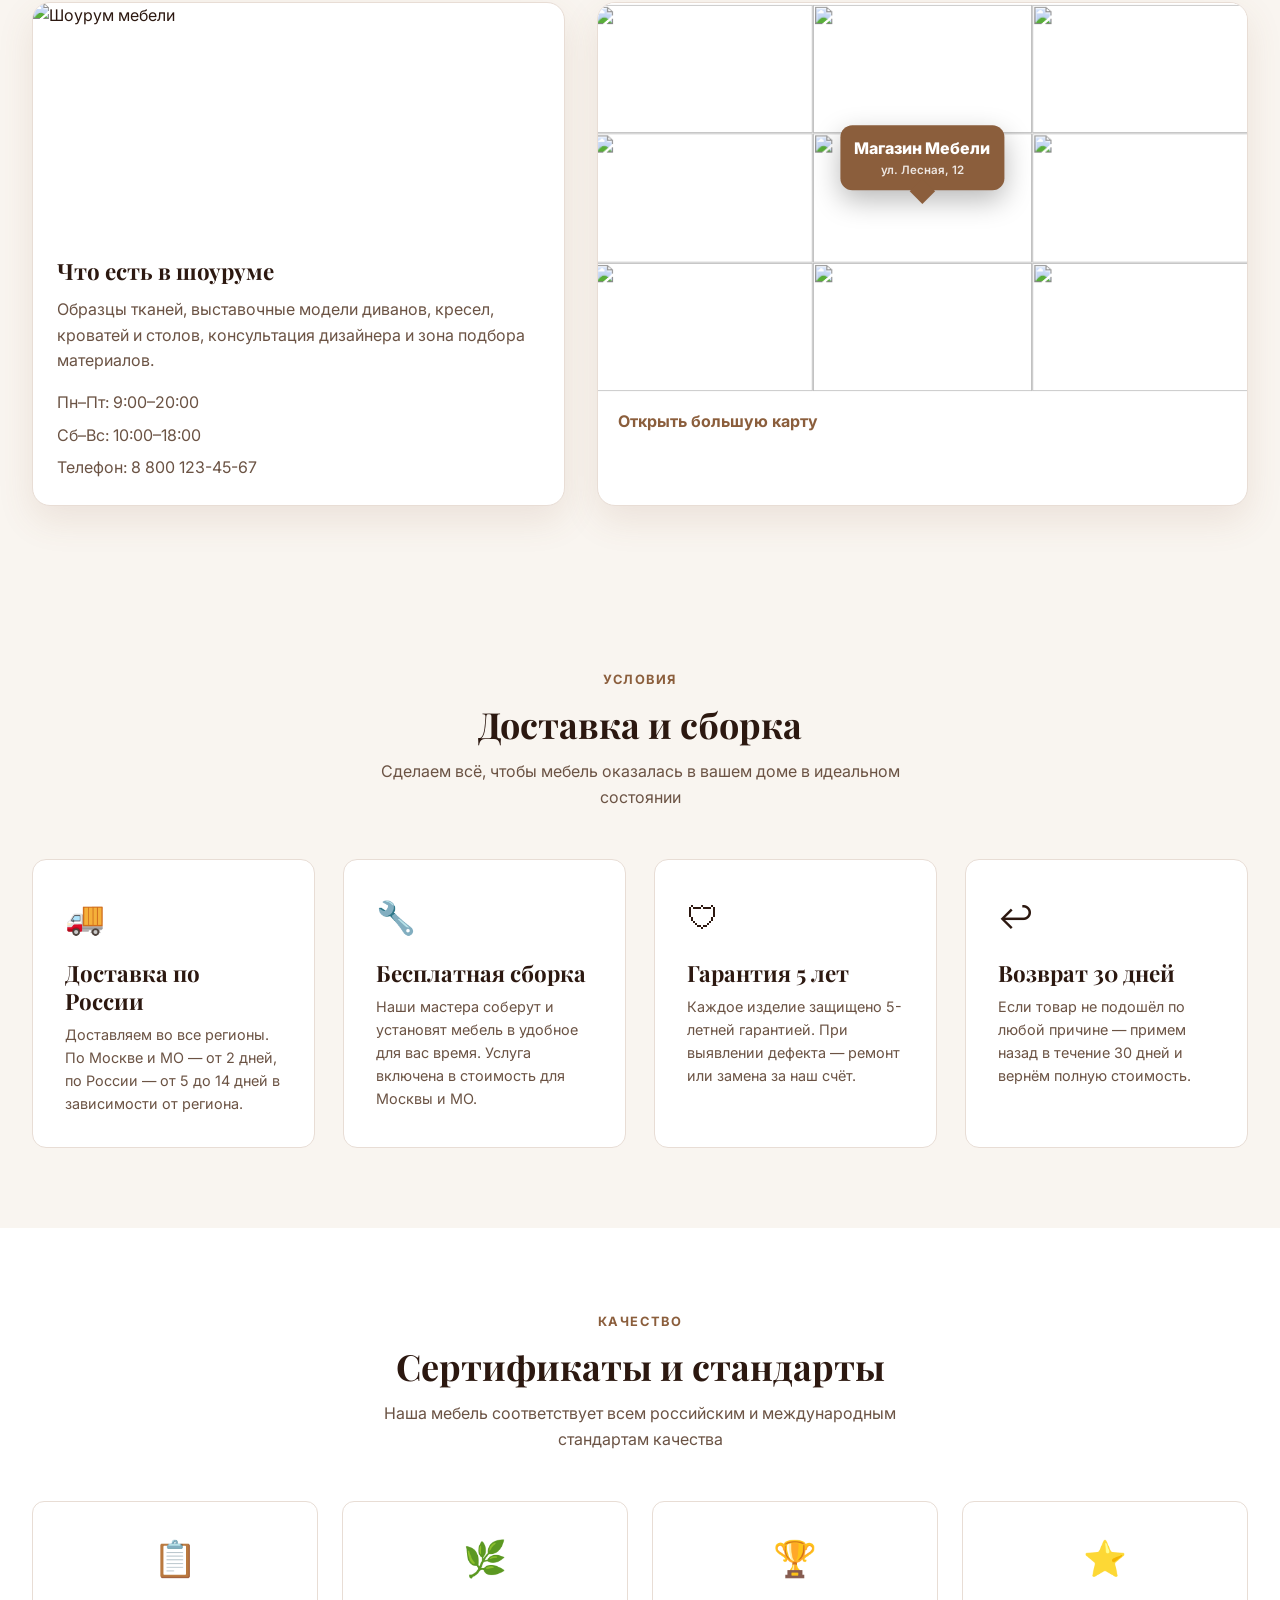
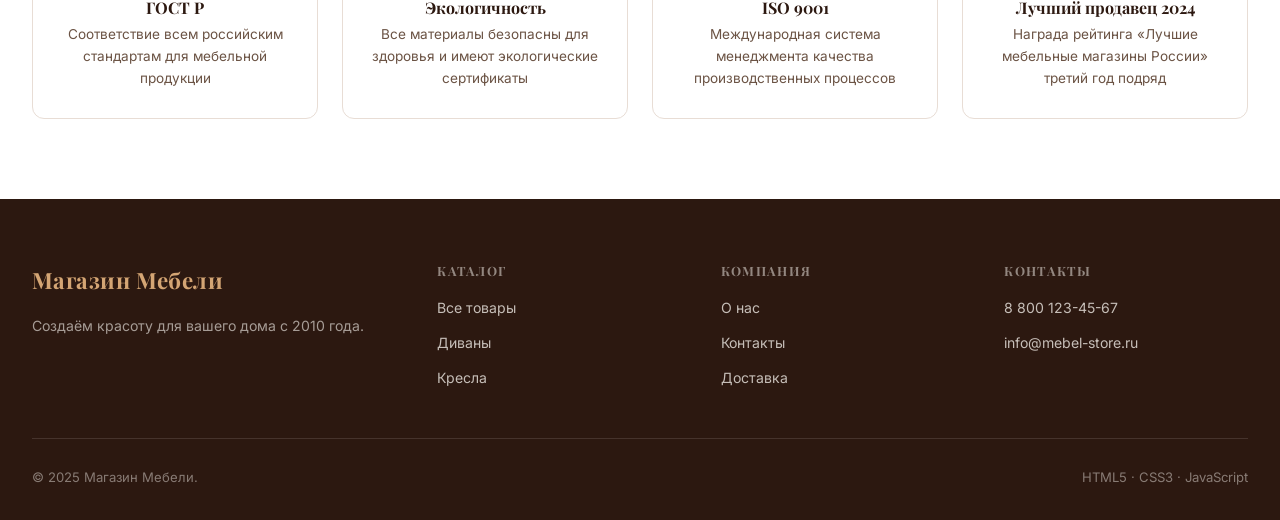
==== commit 3c514c0d: "Update about.html" ====
--- a/about.html
+++ b/about.html
@@ -134,7 +134,7 @@
         <div class="team-grid">
           <div class="team-card">
             <div class="team-avatar">
-              <img src="https://masterpiecer-images.s3.yandex.net/7b94360c78c411ee85bf363fac71b015:upscaled"
+              <img src="https://i.pinimg.com/736x/25/17/7c/25177c98232ea49656ebe98b06630018.jpg"
                    loading="lazy"
                    style="border-radius: 50%;">
             </div>
@@ -143,17 +143,29 @@
           </div>
 
           <div class="team-card">
-            <div class="team-avatar">МС</div>
+            <div class="team-avatar">
+              <img src="https://img.freepik.com/premium-photo/woman-sits-front-computer-with-smile-her-face_905510-1720.jpg"
+                   loading="lazy"
+                   style="border-radius: 50%;">
+            </div>
             <div class="team-name">Мария Соколова</div>
             <div class="team-role">Главный дизайнер</div>
           </div>
           <div class="team-card">
-            <div class="team-avatar">ДВ</div>
+            <div class="team-avatar">
+              <img src="https://i.pinimg.com/736x/3c/cc/5f/3ccc5f12ac52f186c7d97bb6a9598316.jpg"
+                   loading="lazy"
+                   style="border-radius: 50%;">
+            </div>
             <div class="team-name">Дмитрий Воронов</div>
             <div class="team-role">Руководитель производства</div>
           </div>
           <div class="team-card">
-            <div class="team-avatar">ЕП</div>
+            <div class="team-avatar">
+              <img src="https://i.pinimg.com/736x/68/c7/07/68c707ec3630f06d4765d6747921de45.jpg"
+                   loading="lazy"
+                   style="border-radius: 50%;">
+            </div>
             <div class="team-name">Елена Петрова</div>
             <div class="team-role">Директор по качеству</div>
           </div>
